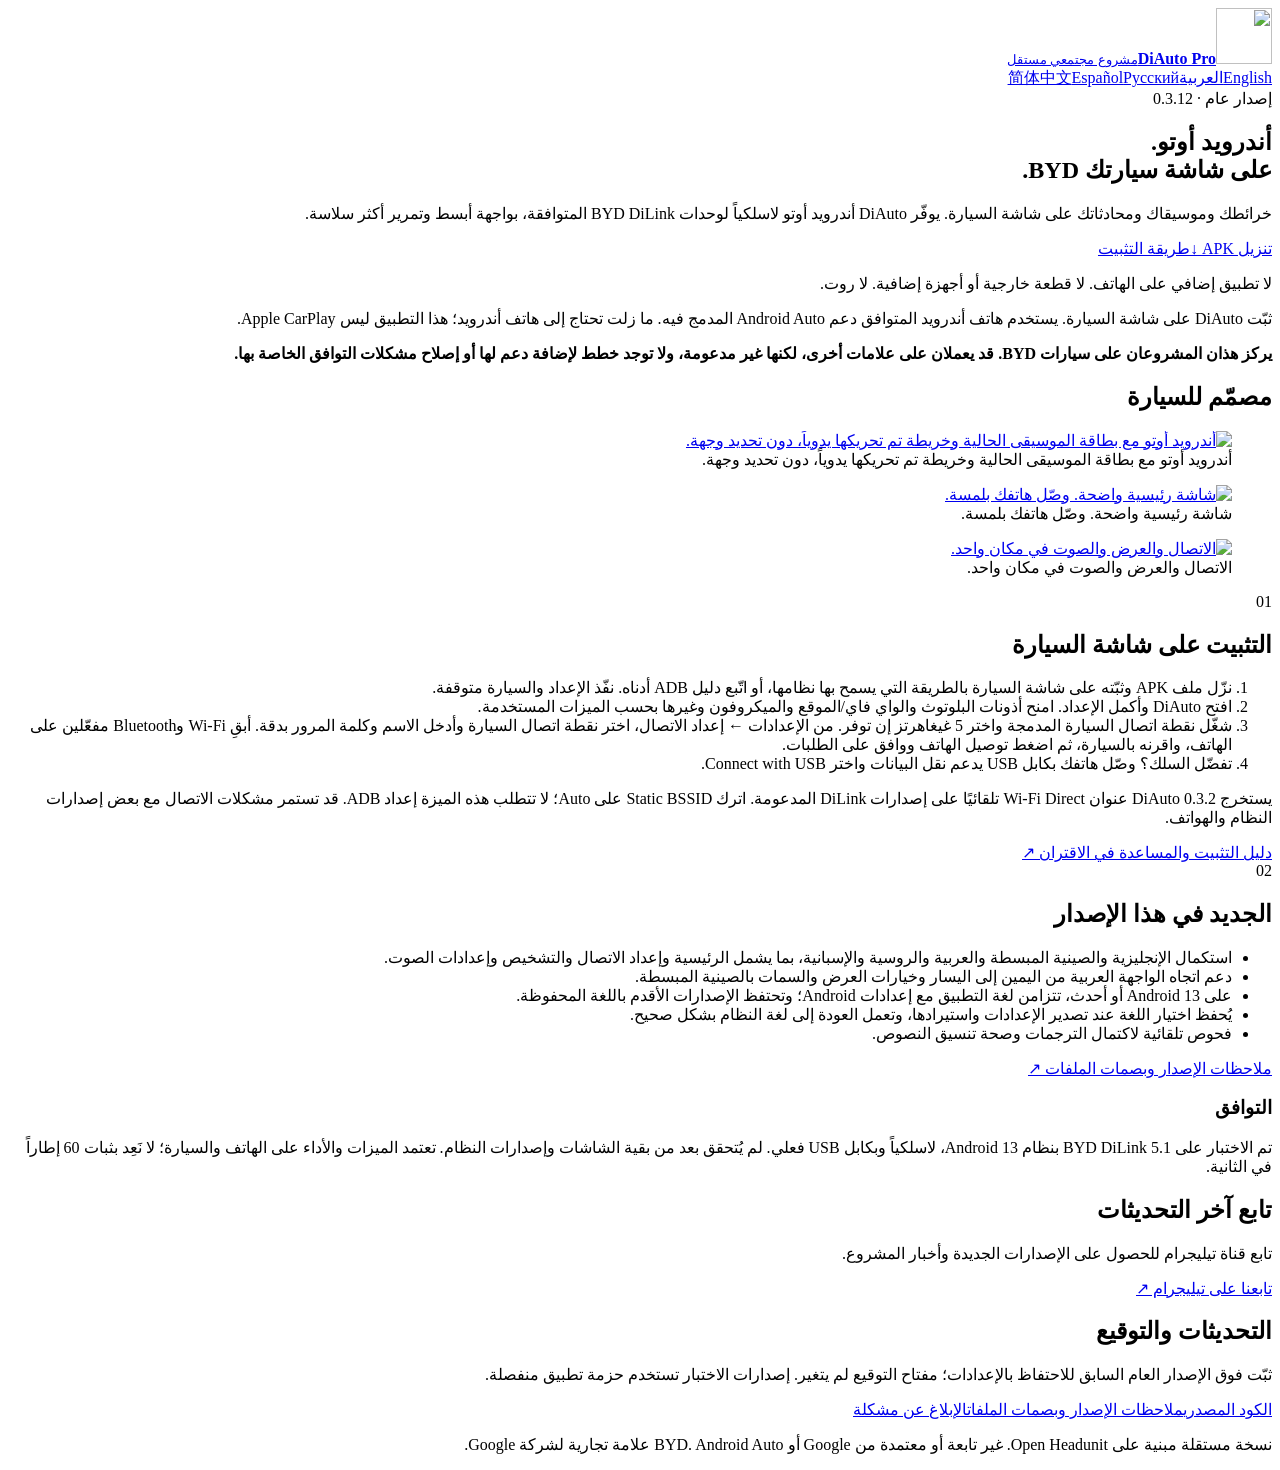
==== site/ar/index.html @ f8674c08 "Point all project links at this fork's repository The repository still carried the upstream maintain" ====
<!doctype html>
<html lang="ar" dir="rtl"><head><meta charset="utf-8"><meta name="viewport" content="width=device-width,initial-scale=1">
<title>DiAuto Pro · تنزيل APK</title><meta name="description" content="خرائطك وموسيقاك ومحادثاتك على شاشة السيارة. يوفّر DiAuto أندرويد أوتو لاسلكياً لوحدات BYD DiLink المتوافقة، بواجهة أبسط وتمرير أكثر سلاسة."><meta name="theme-color" content="#0c121c">
<link rel="icon" href="../assets/icon.svg"><link rel="stylesheet" href="../assets/site.css"><link rel="canonical" href="https://zutaozhong-hash.github.io/DiAuto-Pro/ar/"><link rel="alternate" hreflang="en" href="https://zutaozhong-hash.github.io/DiAuto-Pro/"><link rel="alternate" hreflang="ar" href="https://zutaozhong-hash.github.io/DiAuto-Pro/ar/"><link rel="alternate" hreflang="ru" href="https://zutaozhong-hash.github.io/DiAuto-Pro/ru/"><link rel="alternate" hreflang="es" href="https://zutaozhong-hash.github.io/DiAuto-Pro/es/"><link rel="alternate" hreflang="zh-Hans" href="https://zutaozhong-hash.github.io/DiAuto-Pro/zh-Hans/">
<meta property="og:title" content="DiAuto Pro — Android Auto for BYD"><meta property="og:description" content="لا تطبيق إضافي على الهاتف. لا قطعة خارجية أو أجهزة إضافية. لا روت."><meta property="og:image" content="https://zutaozhong-hash.github.io/DiAuto-Pro/assets/projection-music.png"><meta property="og:url" content="https://zutaozhong-hash.github.io/DiAuto-Pro/ar/"><meta property="og:type" content="website">
</head><body><main>
<header><a class="brand" href="../"><img src="../assets/icon.svg" width="56" height="56" alt=""><span><strong>DiAuto Pro</strong><small>مشروع مجتمعي مستقل</small></span></a><nav class="languages" aria-label="Language"><a href="../" lang="en" hreflang="en" dir="auto">English</a><a href="../ar/" lang="ar" hreflang="ar" dir="auto" aria-current="page">العربية</a><a href="../ru/" lang="ru" hreflang="ru" dir="auto">Русский</a><a href="../es/" lang="es" hreflang="es" dir="auto">Español</a><a href="../zh-Hans/" lang="zh-Hans" hreflang="zh-Hans" dir="auto">简体中文</a></nav></header>
<section class="hero"><span class="badge">إصدار عام · <bdi>0.3.12</bdi></span><h1>أندرويد أوتو.<br>على شاشة سيارتك BYD.</h1><p class="intro">خرائطك وموسيقاك ومحادثاتك على شاشة السيارة. يوفّر DiAuto أندرويد أوتو لاسلكياً لوحدات BYD DiLink المتوافقة، بواجهة أبسط وتمرير أكثر سلاسة.</p><div class="actions"><a class="button" href="https://github.com/zutaozhong-hash/DiAuto-Pro/releases/download/v0.3.12/DiAuto-Pro-0.3.12.apk">تنزيل APK <span aria-hidden="true">↓</span></a><a class="button secondary" href="#install">طريقة التثبيت</a></div><p class="promise">لا تطبيق إضافي على الهاتف. لا قطعة خارجية أو أجهزة إضافية. لا روت.</p><p class="note">ثبّت DiAuto على شاشة السيارة. يستخدم هاتف أندرويد المتوافق دعم Android Auto المدمج فيه. ما زلت تحتاج إلى هاتف أندرويد؛ هذا التطبيق ليس Apple CarPlay.</p><p class="note support-scope"><strong>يركز هذان المشروعان على سيارات BYD. قد يعملان على علامات أخرى، لكنها غير مدعومة، ولا توجد خطط لإضافة دعم لها أو إصلاح مشكلات التوافق الخاصة بها.</strong></p></section>
<section class="gallery"><h2>مصمّم للسيارة</h2><div class="screens"><figure><a href="../assets/projection-music.png"><img src="../assets/projection-music.png" width="1920" height="1080" loading="lazy" alt="أندرويد أوتو مع بطاقة الموسيقى الحالية وخريطة تم تحريكها يدوياً، دون تحديد وجهة."></a><figcaption>أندرويد أوتو مع بطاقة الموسيقى الحالية وخريطة تم تحريكها يدوياً، دون تحديد وجهة.</figcaption></figure><figure><a href="../assets/home.png"><img src="../assets/home.png" width="1920" height="1080" loading="lazy" alt="شاشة رئيسية واضحة. وصّل هاتفك بلمسة."></a><figcaption>شاشة رئيسية واضحة. وصّل هاتفك بلمسة.</figcaption></figure><figure><a href="../assets/settings.png"><img src="../assets/settings.png" width="1920" height="1080" loading="lazy" alt="الاتصال والعرض والصوت في مكان واحد."></a><figcaption>الاتصال والعرض والصوت في مكان واحد.</figcaption></figure></div></section>
<div class="grid"><section class="card" id="install"><span class="eyebrow">01</span><h2>التثبيت على شاشة السيارة</h2><ol><li>نزّل ملف APK وثبّته على شاشة السيارة بالطريقة التي يسمح بها نظامها، أو اتّبع دليل ADB أدناه. نفّذ الإعداد والسيارة متوقفة.</li><li>افتح DiAuto وأكمل الإعداد. امنح أذونات البلوتوث والواي فاي/الموقع والميكروفون وغيرها بحسب الميزات المستخدمة.</li><li>شغّل نقطة اتصال السيارة المدمجة واختر 5 غيغاهرتز إن توفر. من الإعدادات ← إعداد الاتصال، اختر نقطة اتصال السيارة وأدخل الاسم وكلمة المرور بدقة. أبقِ Wi-Fi وBluetooth مفعّلين على الهاتف، واقرنه بالسيارة، ثم اضغط توصيل الهاتف ووافق على الطلبات.</li><li>تفضّل السلك؟ وصّل هاتفك بكابل USB يدعم نقل البيانات واختر Connect with USB.</li></ol><p class="note">يستخرج DiAuto 0.3.2 عنوان Wi-Fi Direct تلقائيًا على إصدارات DiLink المدعومة. اترك Static BSSID على Auto؛ لا تتطلب هذه الميزة إعداد ADB. قد تستمر مشكلات الاتصال مع بعض إصدارات النظام والهواتف.</p><a href="https://github.com/zutaozhong-hash/DiAuto-Pro/blob/main/docs/INSTALL.md">دليل التثبيت والمساعدة في الاقتران ↗</a></section>
<section class="card"><span class="eyebrow">02</span><h2>الجديد في هذا الإصدار</h2><ul><li>استكمال الإنجليزية والصينية المبسطة والعربية والروسية والإسبانية، بما يشمل الرئيسية وإعداد الاتصال والتشخيص وإعدادات الصوت.</li><li>دعم اتجاه الواجهة العربية من اليمين إلى اليسار وخيارات العرض والسمات بالصينية المبسطة.</li><li>على Android 13 أو أحدث، تتزامن لغة التطبيق مع إعدادات Android؛ وتحتفظ الإصدارات الأقدم باللغة المحفوظة.</li><li>يُحفظ اختيار اللغة عند تصدير الإعدادات واستيرادها، وتعمل العودة إلى لغة النظام بشكل صحيح.</li><li>فحوص تلقائية لاكتمال الترجمات وصحة تنسيق النصوص.</li></ul><a href="https://github.com/zutaozhong-hash/DiAuto-Pro/releases/tag/v0.3.12">ملاحظات الإصدار وبصمات الملفات ↗</a><h3>التوافق</h3><p>تم الاختبار على BYD DiLink 5.1 بنظام Android 13، لاسلكياً وبكابل USB فعلي. لم يُتحقق بعد من بقية الشاشات وإصدارات النظام. تعتمد الميزات والأداء على الهاتف والسيارة؛ لا نَعِد بثبات 60 إطاراً في الثانية.</p></section></div>
<section class="card updates"><div><h2>تابع آخر التحديثات</h2><p>تابع قناة تيليجرام للحصول على الإصدارات الجديدة وأخبار المشروع.</p></div><a class="button secondary" href="https://t.me/DiAutoPro">تابعنا على تيليجرام ↗</a></section>
<section class="signing"><h2>التحديثات والتوقيع</h2><p>ثبّت فوق الإصدار العام السابق للاحتفاظ بالإعدادات؛ مفتاح التوقيع لم يتغير. إصدارات الاختبار تستخدم حزمة تطبيق منفصلة.</p></section>
<footer><nav><a href="https://github.com/zutaozhong-hash/DiAuto-Pro">الكود المصدري</a><a href="https://github.com/zutaozhong-hash/DiAuto-Pro/releases/tag/v0.3.12">ملاحظات الإصدار وبصمات الملفات</a><a href="https://github.com/zutaozhong-hash/DiAuto-Pro/issues">الإبلاغ عن مشكلة</a></nav><p>نسخة مستقلة مبنية على Open Headunit. غير تابعة أو معتمدة من Google أو BYD. Android Auto علامة تجارية لشركة Google.</p></footer>
</main></body></html>
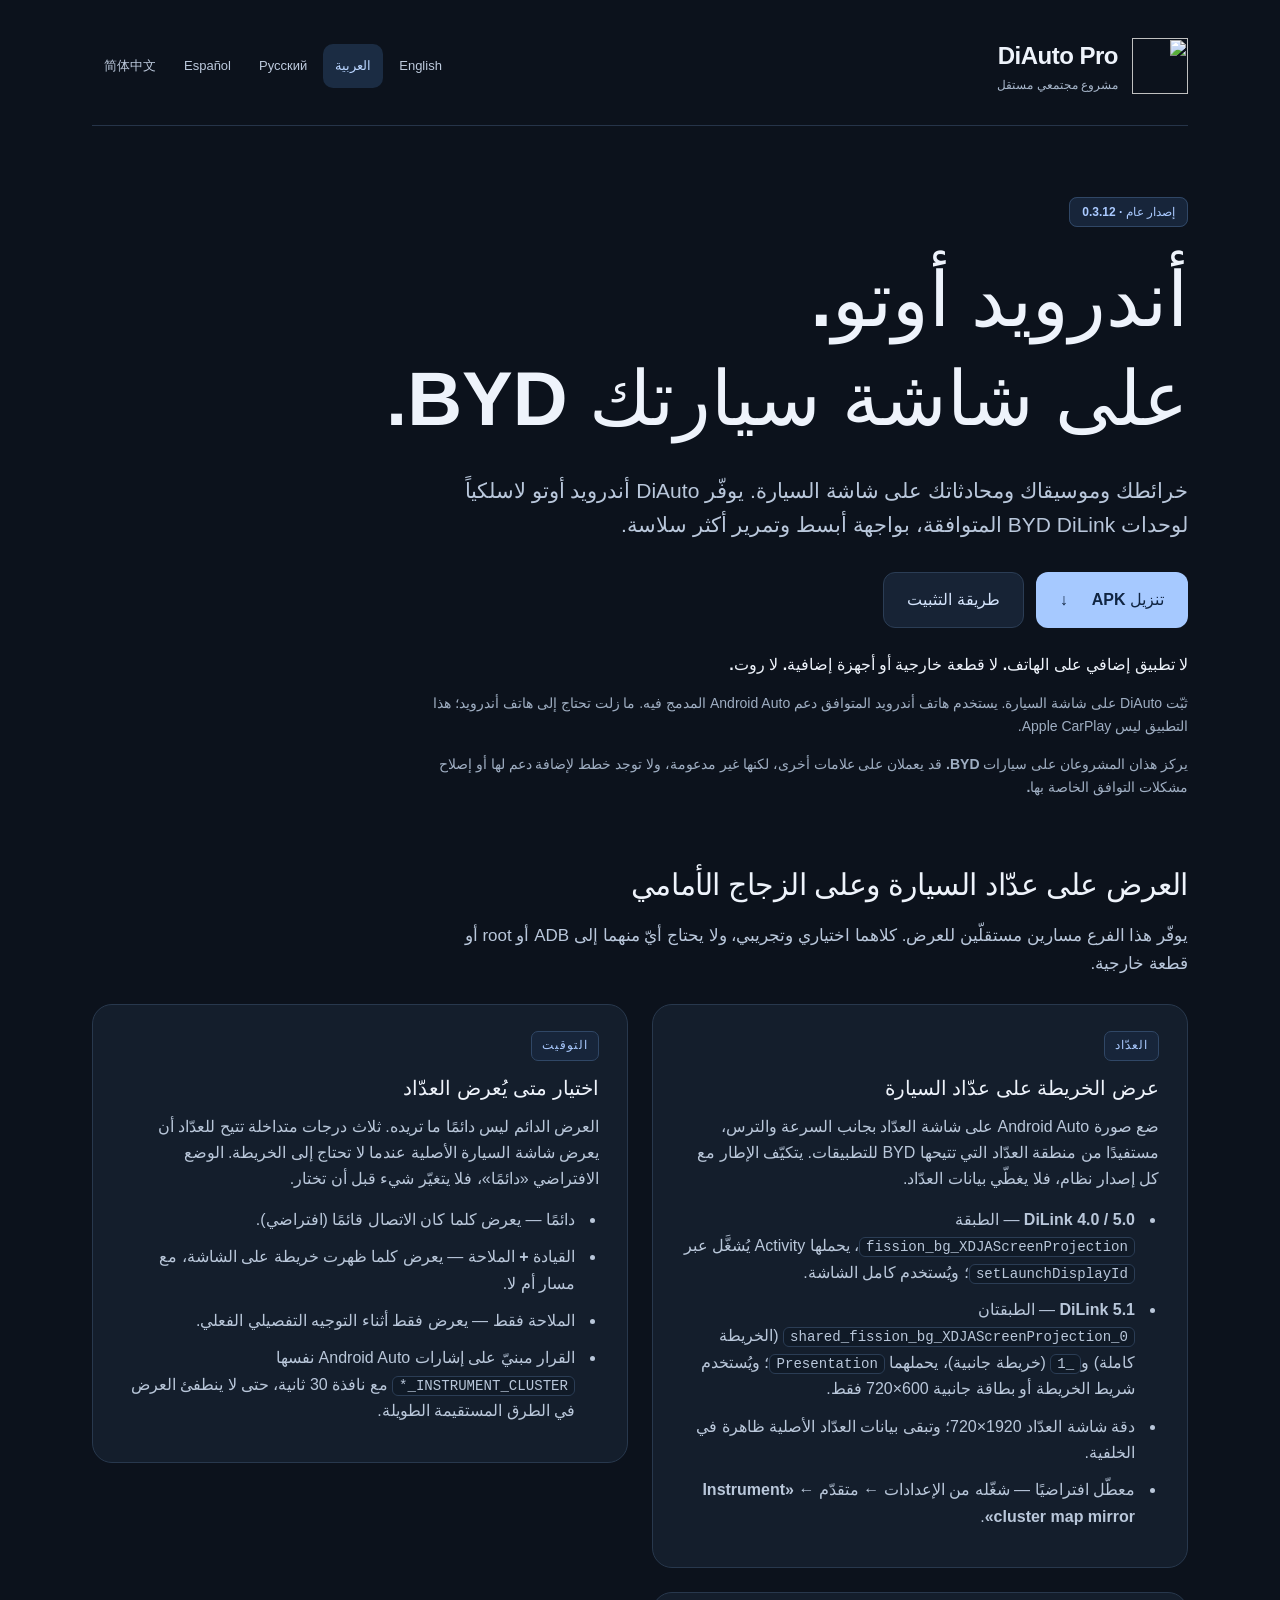
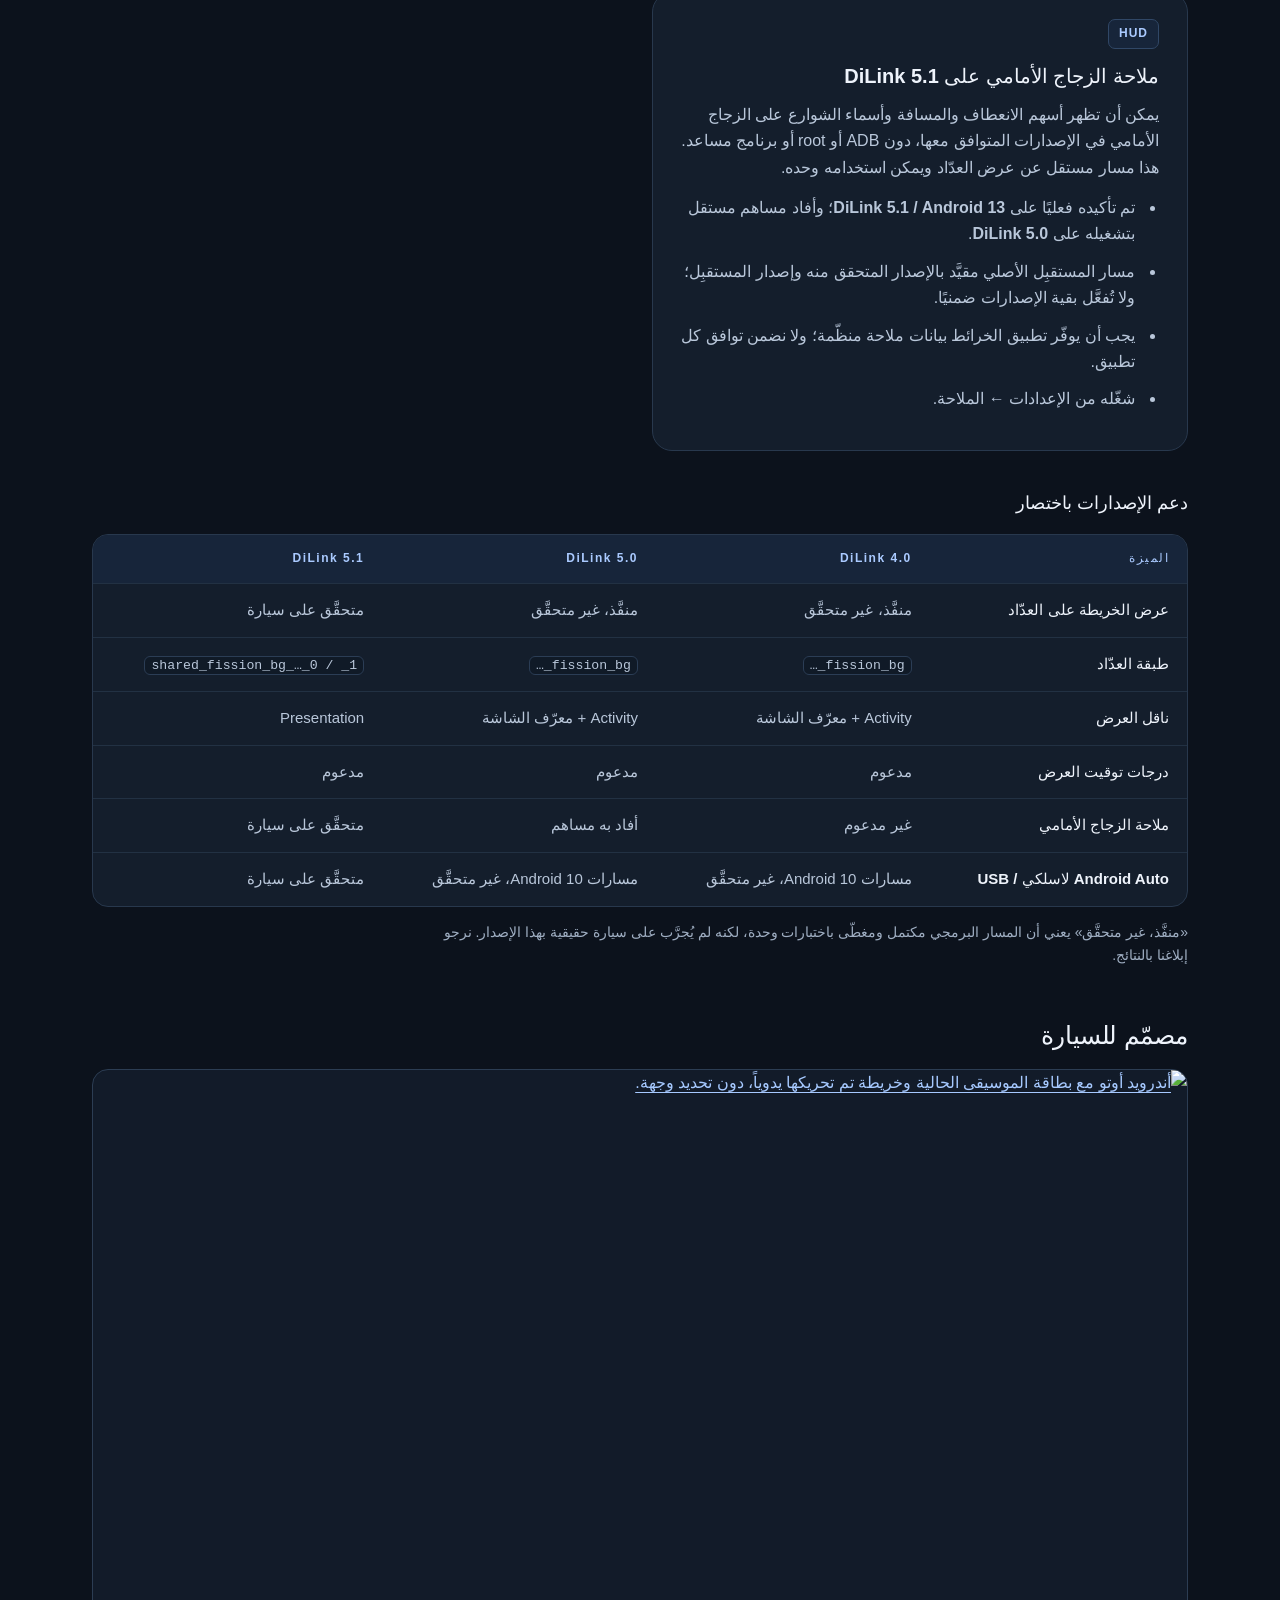
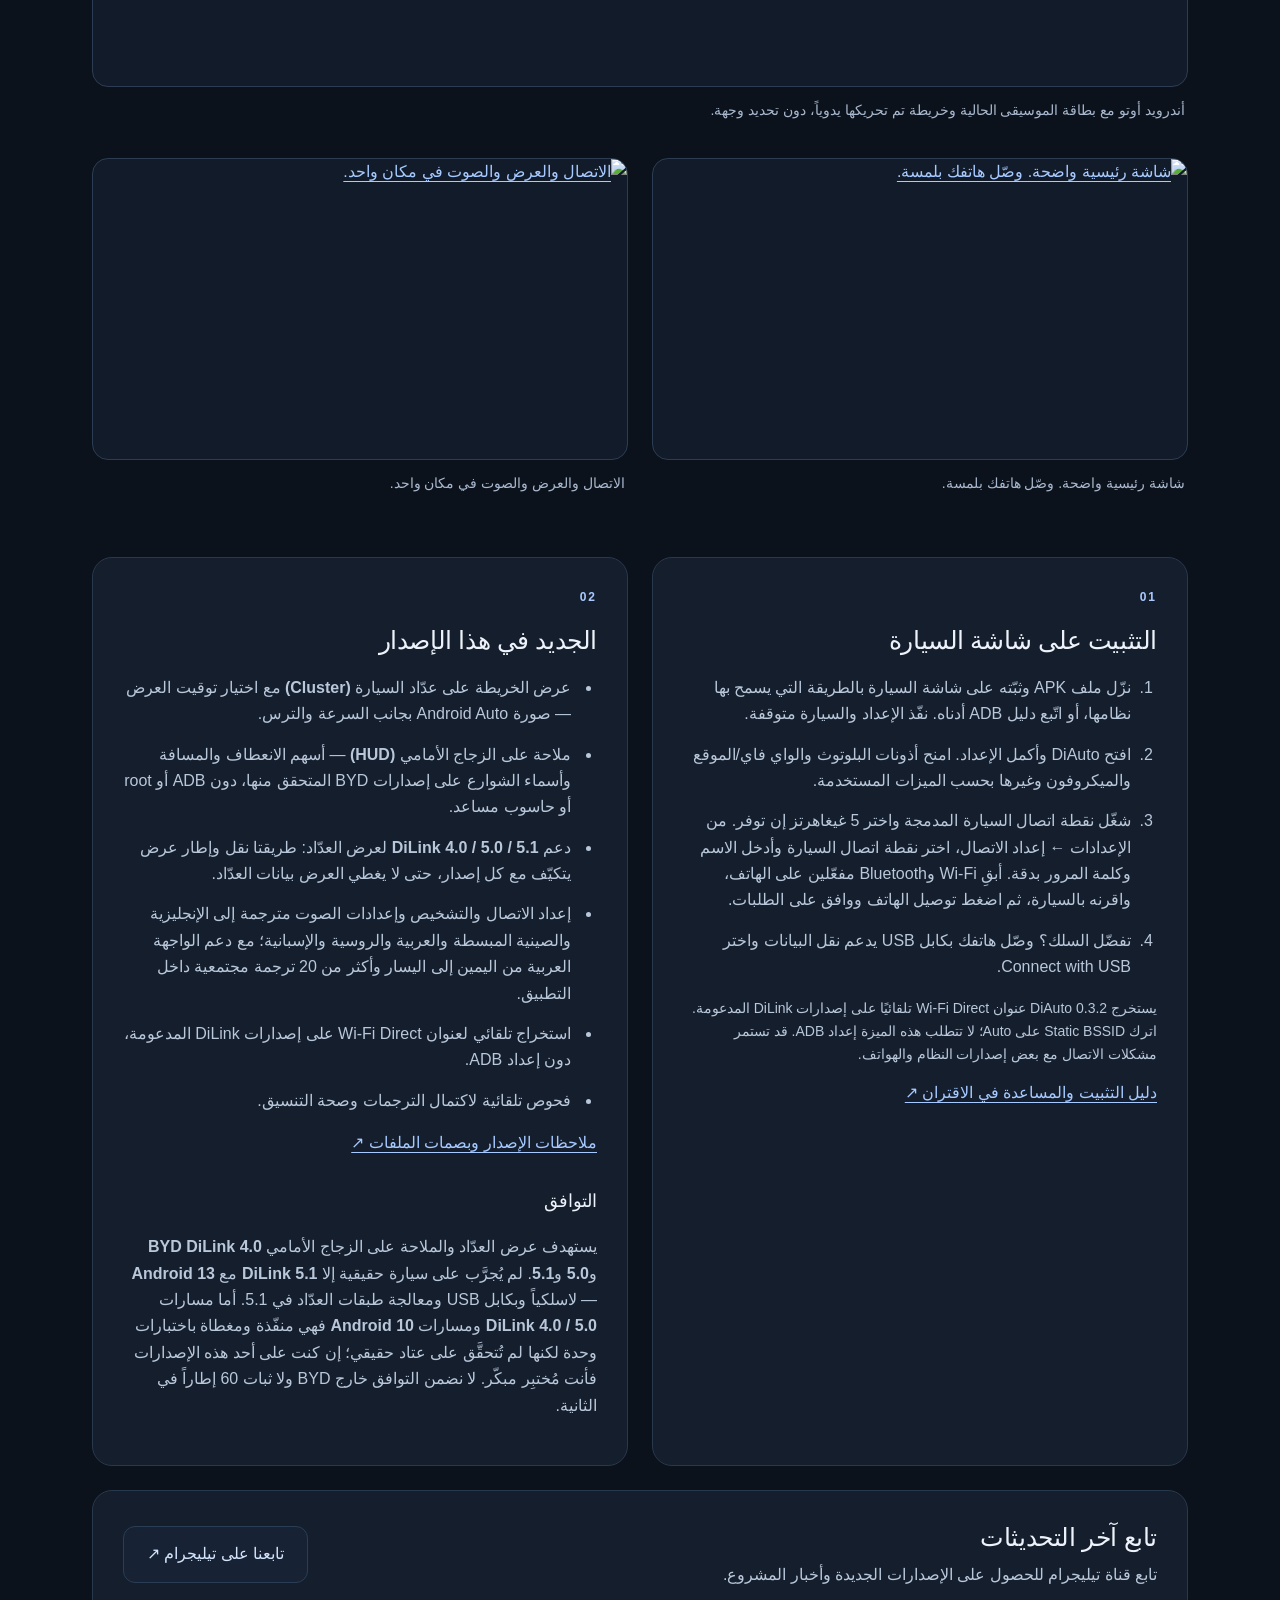
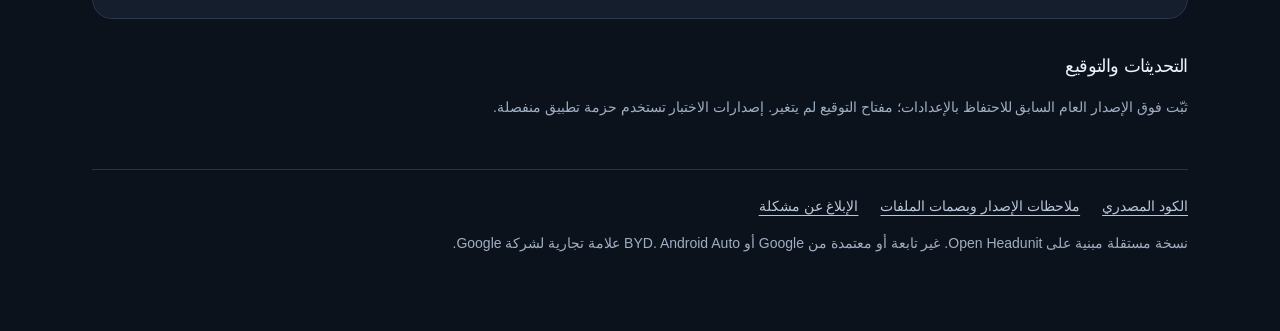
==== commit 12d755da: "Lead the site with cluster, HUD and firmware coverage The five language pages led with the 0.3.10 tr" ====
--- a/site/ar/index.html
+++ b/site/ar/index.html
@@ -6,9 +6,10 @@
 </head><body><main>
 <header><a class="brand" href="../"><img src="../assets/icon.svg" width="56" height="56" alt=""><span><strong>DiAuto Pro</strong><small>مشروع مجتمعي مستقل</small></span></a><nav class="languages" aria-label="Language"><a href="../" lang="en" hreflang="en" dir="auto">English</a><a href="../ar/" lang="ar" hreflang="ar" dir="auto" aria-current="page">العربية</a><a href="../ru/" lang="ru" hreflang="ru" dir="auto">Русский</a><a href="../es/" lang="es" hreflang="es" dir="auto">Español</a><a href="../zh-Hans/" lang="zh-Hans" hreflang="zh-Hans" dir="auto">简体中文</a></nav></header>
 <section class="hero"><span class="badge">إصدار عام · <bdi>0.3.12</bdi></span><h1>أندرويد أوتو.<br>على شاشة سيارتك BYD.</h1><p class="intro">خرائطك وموسيقاك ومحادثاتك على شاشة السيارة. يوفّر DiAuto أندرويد أوتو لاسلكياً لوحدات BYD DiLink المتوافقة، بواجهة أبسط وتمرير أكثر سلاسة.</p><div class="actions"><a class="button" href="https://github.com/zutaozhong-hash/DiAuto-Pro/releases/download/v0.3.12/DiAuto-Pro-0.3.12.apk">تنزيل APK <span aria-hidden="true">↓</span></a><a class="button secondary" href="#install">طريقة التثبيت</a></div><p class="promise">لا تطبيق إضافي على الهاتف. لا قطعة خارجية أو أجهزة إضافية. لا روت.</p><p class="note">ثبّت DiAuto على شاشة السيارة. يستخدم هاتف أندرويد المتوافق دعم Android Auto المدمج فيه. ما زلت تحتاج إلى هاتف أندرويد؛ هذا التطبيق ليس Apple CarPlay.</p><p class="note support-scope"><strong>يركز هذان المشروعان على سيارات BYD. قد يعملان على علامات أخرى، لكنها غير مدعومة، ولا توجد خطط لإضافة دعم لها أو إصلاح مشكلات التوافق الخاصة بها.</strong></p></section>
+<section class="highlights"><h2>العرض على عدّاد السيارة وعلى الزجاج الأمامي</h2><p class="lead">يوفّر هذا الفرع مسارين مستقلّين للعرض. كلاهما اختياري وتجريبي، ولا يحتاج أيّ منهما إلى ADB أو root أو قطعة خارجية.</p><div class="grid hl-grid"><section class="card hl"><span class="eyebrow hl-eyebrow">العدّاد</span><h3 class="hl-title">عرض الخريطة على عدّاد السيارة</h3><p>ضع صورة Android Auto على شاشة العدّاد بجانب السرعة والترس، مستفيدًا من منطقة العدّاد التي تتيحها BYD للتطبيقات. يتكيّف الإطار مع كل إصدار نظام، فلا يغطّي بيانات العدّاد.</p><ul><li><strong>DiLink 4.0 / 5.0</strong> — الطبقة <code>fission_bg_XDJAScreenProjection</code>، يحملها Activity يُشغَّل عبر <code>setLaunchDisplayId</code>؛ ويُستخدم كامل الشاشة.</li><li><strong>DiLink 5.1</strong> — الطبقتان <code>shared_fission_bg_XDJAScreenProjection_0</code> (الخريطة كاملة) و<code>_1</code> (خريطة جانبية)، يحملهما <code>Presentation</code>؛ ويُستخدم شريط الخريطة أو بطاقة جانبية 600×720 فقط.</li><li>دقة شاشة العدّاد 1920×720؛ وتبقى بيانات العدّاد الأصلية ظاهرة في الخلفية.</li><li>معطّل افتراضيًا — شغّله من <strong>الإعدادات ← متقدّم ← «Instrument cluster map mirror»</strong>.</li></ul></section><section class="card hl"><span class="eyebrow hl-eyebrow">التوقيت</span><h3 class="hl-title">اختيار متى يُعرض العدّاد</h3><p>العرض الدائم ليس دائمًا ما تريده. ثلاث درجات متداخلة تتيح للعدّاد أن يعرض شاشة السيارة الأصلية عندما لا تحتاج إلى الخريطة. الوضع الافتراضي «دائمًا»، فلا يتغيّر شيء قبل أن تختار.</p><ul><li><strong>دائمًا</strong> — يعرض كلما كان الاتصال قائمًا (افتراضي).</li><li><strong>القيادة + الملاحة</strong> — يعرض كلما ظهرت خريطة على الشاشة، مع مسار أم لا.</li><li><strong>الملاحة فقط</strong> — يعرض فقط أثناء التوجيه التفصيلي الفعلي.</li><li>القرار مبنيّ على إشارات Android Auto نفسها <code>INSTRUMENT_CLUSTER_*</code> مع نافذة 30 ثانية، حتى لا ينطفئ العرض في الطرق المستقيمة الطويلة.</li></ul></section><section class="card hl"><span class="eyebrow hl-eyebrow">HUD</span><h3 class="hl-title">ملاحة الزجاج الأمامي على DiLink 5.1</h3><p>يمكن أن تظهر أسهم الانعطاف والمسافة وأسماء الشوارع على الزجاج الأمامي في الإصدارات المتوافق معها، دون ADB أو root أو برنامج مساعد. هذا مسار مستقل عن عرض العدّاد ويمكن استخدامه وحده.</p><ul><li>تم تأكيده فعليًا على <strong>DiLink 5.1 / Android 13</strong>؛ وأفاد مساهم مستقل بتشغيله على <strong>DiLink 5.0</strong>.</li><li>مسار المستقبِل الأصلي مقيَّد بالإصدار المتحقق منه وإصدار المستقبِل؛ ولا تُفعَّل بقية الإصدارات ضمنيًا.</li><li>يجب أن يوفّر تطبيق الخرائط بيانات ملاحة منظّمة؛ ولا نضمن توافق كل تطبيق.</li><li>شغّله من <strong>الإعدادات ← الملاحة</strong>.</li></ul></section></div><h3 class="spec-head">دعم الإصدارات باختصار</h3><div class="table-wrap"><table class="spec"><thead><tr><th scope="col">الميزة</th><th scope="col">DiLink 4.0</th><th scope="col">DiLink 5.0</th><th scope="col">DiLink 5.1</th></tr></thead><tbody><tr><td>عرض الخريطة على العدّاد</td><td>منفَّذ، غير متحقَّق</td><td>منفَّذ، غير متحقَّق</td><td>متحقَّق على سيارة</td></tr><tr><td>طبقة العدّاد</td><td><code>fission_bg_…</code></td><td><code>fission_bg_…</code></td><td><code>shared_fission_bg_…_0 / _1</code></td></tr><tr><td>ناقل العرض</td><td>Activity + معرّف الشاشة</td><td>Activity + معرّف الشاشة</td><td>Presentation</td></tr><tr><td>درجات توقيت العرض</td><td>مدعوم</td><td>مدعوم</td><td>مدعوم</td></tr><tr><td>ملاحة الزجاج الأمامي</td><td>غير مدعوم</td><td>أفاد به مساهم</td><td>متحقَّق على سيارة</td></tr><tr><td>Android Auto لاسلكي / USB</td><td>مسارات Android 10، غير متحقَّق</td><td>مسارات Android 10، غير متحقَّق</td><td>متحقَّق على سيارة</td></tr></tbody></table></div><p class="note">«منفَّذ، غير متحقَّق» يعني أن المسار البرمجي مكتمل ومغطّى باختبارات وحدة، لكنه لم يُجرَّب على سيارة حقيقية بهذا الإصدار. نرجو إبلاغنا بالنتائج.</p></section>
 <section class="gallery"><h2>مصمّم للسيارة</h2><div class="screens"><figure><a href="../assets/projection-music.png"><img src="../assets/projection-music.png" width="1920" height="1080" loading="lazy" alt="أندرويد أوتو مع بطاقة الموسيقى الحالية وخريطة تم تحريكها يدوياً، دون تحديد وجهة."></a><figcaption>أندرويد أوتو مع بطاقة الموسيقى الحالية وخريطة تم تحريكها يدوياً، دون تحديد وجهة.</figcaption></figure><figure><a href="../assets/home.png"><img src="../assets/home.png" width="1920" height="1080" loading="lazy" alt="شاشة رئيسية واضحة. وصّل هاتفك بلمسة."></a><figcaption>شاشة رئيسية واضحة. وصّل هاتفك بلمسة.</figcaption></figure><figure><a href="../assets/settings.png"><img src="../assets/settings.png" width="1920" height="1080" loading="lazy" alt="الاتصال والعرض والصوت في مكان واحد."></a><figcaption>الاتصال والعرض والصوت في مكان واحد.</figcaption></figure></div></section>
 <div class="grid"><section class="card" id="install"><span class="eyebrow">01</span><h2>التثبيت على شاشة السيارة</h2><ol><li>نزّل ملف APK وثبّته على شاشة السيارة بالطريقة التي يسمح بها نظامها، أو اتّبع دليل ADB أدناه. نفّذ الإعداد والسيارة متوقفة.</li><li>افتح DiAuto وأكمل الإعداد. امنح أذونات البلوتوث والواي فاي/الموقع والميكروفون وغيرها بحسب الميزات المستخدمة.</li><li>شغّل نقطة اتصال السيارة المدمجة واختر 5 غيغاهرتز إن توفر. من الإعدادات ← إعداد الاتصال، اختر نقطة اتصال السيارة وأدخل الاسم وكلمة المرور بدقة. أبقِ Wi-Fi وBluetooth مفعّلين على الهاتف، واقرنه بالسيارة، ثم اضغط توصيل الهاتف ووافق على الطلبات.</li><li>تفضّل السلك؟ وصّل هاتفك بكابل USB يدعم نقل البيانات واختر Connect with USB.</li></ol><p class="note">يستخرج DiAuto 0.3.2 عنوان Wi-Fi Direct تلقائيًا على إصدارات DiLink المدعومة. اترك Static BSSID على Auto؛ لا تتطلب هذه الميزة إعداد ADB. قد تستمر مشكلات الاتصال مع بعض إصدارات النظام والهواتف.</p><a href="https://github.com/zutaozhong-hash/DiAuto-Pro/blob/main/docs/INSTALL.md">دليل التثبيت والمساعدة في الاقتران ↗</a></section>
-<section class="card"><span class="eyebrow">02</span><h2>الجديد في هذا الإصدار</h2><ul><li>استكمال الإنجليزية والصينية المبسطة والعربية والروسية والإسبانية، بما يشمل الرئيسية وإعداد الاتصال والتشخيص وإعدادات الصوت.</li><li>دعم اتجاه الواجهة العربية من اليمين إلى اليسار وخيارات العرض والسمات بالصينية المبسطة.</li><li>على Android 13 أو أحدث، تتزامن لغة التطبيق مع إعدادات Android؛ وتحتفظ الإصدارات الأقدم باللغة المحفوظة.</li><li>يُحفظ اختيار اللغة عند تصدير الإعدادات واستيرادها، وتعمل العودة إلى لغة النظام بشكل صحيح.</li><li>فحوص تلقائية لاكتمال الترجمات وصحة تنسيق النصوص.</li></ul><a href="https://github.com/zutaozhong-hash/DiAuto-Pro/releases/tag/v0.3.12">ملاحظات الإصدار وبصمات الملفات ↗</a><h3>التوافق</h3><p>تم الاختبار على BYD DiLink 5.1 بنظام Android 13، لاسلكياً وبكابل USB فعلي. لم يُتحقق بعد من بقية الشاشات وإصدارات النظام. تعتمد الميزات والأداء على الهاتف والسيارة؛ لا نَعِد بثبات 60 إطاراً في الثانية.</p></section></div>
+<section class="card"><span class="eyebrow">02</span><h2>الجديد في هذا الإصدار</h2><ul><li><strong>عرض الخريطة على عدّاد السيارة (Cluster)</strong> مع اختيار توقيت العرض — صورة Android Auto بجانب السرعة والترس.</li><li><strong>ملاحة على الزجاج الأمامي (HUD)</strong> — أسهم الانعطاف والمسافة وأسماء الشوارع على إصدارات BYD المتحقق منها، دون ADB أو root أو حاسوب مساعد.</li><li>دعم <strong>DiLink 4.0 / 5.0 / 5.1</strong> لعرض العدّاد: طريقتا نقل وإطار عرض يتكيّف مع كل إصدار، حتى لا يغطي العرض بيانات العدّاد.</li><li>إعداد الاتصال والتشخيص وإعدادات الصوت مترجمة إلى الإنجليزية والصينية المبسطة والعربية والروسية والإسبانية؛ مع دعم الواجهة العربية من اليمين إلى اليسار وأكثر من 20 ترجمة مجتمعية داخل التطبيق.</li><li>استخراج تلقائي لعنوان Wi-Fi Direct على إصدارات DiLink المدعومة، دون إعداد ADB.</li><li>فحوص تلقائية لاكتمال الترجمات وصحة التنسيق.</li></ul><a href="https://github.com/zutaozhong-hash/DiAuto-Pro/releases/tag/v0.3.12">ملاحظات الإصدار وبصمات الملفات ↗</a><h3>التوافق</h3><p>يستهدف عرض العدّاد والملاحة على الزجاج الأمامي <strong>BYD DiLink 4.0 و5.0 و5.1</strong>. لم يُجرَّب على سيارة حقيقية إلا <strong>DiLink 5.1 مع Android 13</strong> — لاسلكياً وبكابل USB ومعالجة طبقات العدّاد في 5.1. أما <strong>مسارات DiLink 4.0 / 5.0 ومسارات Android 10 فهي منفّذة ومغطاة باختبارات وحدة لكنها لم تُتحقَّق على عتاد حقيقي</strong>؛ إن كنت على أحد هذه الإصدارات فأنت مُختبِر مبكّر. لا نضمن التوافق خارج BYD ولا ثبات 60 إطاراً في الثانية.</p></section></div>
 <section class="card updates"><div><h2>تابع آخر التحديثات</h2><p>تابع قناة تيليجرام للحصول على الإصدارات الجديدة وأخبار المشروع.</p></div><a class="button secondary" href="https://t.me/DiAutoPro">تابعنا على تيليجرام ↗</a></section>
 <section class="signing"><h2>التحديثات والتوقيع</h2><p>ثبّت فوق الإصدار العام السابق للاحتفاظ بالإعدادات؛ مفتاح التوقيع لم يتغير. إصدارات الاختبار تستخدم حزمة تطبيق منفصلة.</p></section>
 <footer><nav><a href="https://github.com/zutaozhong-hash/DiAuto-Pro">الكود المصدري</a><a href="https://github.com/zutaozhong-hash/DiAuto-Pro/releases/tag/v0.3.12">ملاحظات الإصدار وبصمات الملفات</a><a href="https://github.com/zutaozhong-hash/DiAuto-Pro/issues">الإبلاغ عن مشكلة</a></nav><p>نسخة مستقلة مبنية على Open Headunit. غير تابعة أو معتمدة من Google أو BYD. Android Auto علامة تجارية لشركة Google.</p></footer>
--- a/site/assets/site.css
+++ b/site/assets/site.css
@@ -0,0 +1 @@
+:root{color-scheme:dark;font-family:Inter,-apple-system,BlinkMacSystemFont,"Segoe UI",Arial,sans-serif;background:#0c121c;color:#eef3fb;font-synthesis:none}*{box-sizing:border-box}html{scroll-behavior:smooth}body{margin:0;line-height:1.65}main{max-width:1160px;margin:auto;padding:36px 32px}a{color:#a6c9ff;text-underline-offset:4px}a:focus-visible{outline:3px solid #a6c9ff;outline-offset:5px}header{display:flex;align-items:center;justify-content:space-between;gap:24px;flex-wrap:wrap;padding-bottom:30px;border-bottom:1px solid #263449}.brand{display:flex;align-items:center;gap:14px;text-decoration:none;color:inherit}.brand strong{font-size:24px;letter-spacing:-.5px}.brand small{display:block;color:#a8b7cb;font-size:12px}.languages{display:flex;flex-wrap:wrap;gap:4px}.languages a{font-size:13px;min-height:44px;display:flex;align-items:center;padding:8px 12px;border-radius:10px;text-decoration:none;color:#bdcadd}.languages a[aria-current]{background:#1b2c43;color:#b9d5ff}.hero{padding:72px 0 52px;max-width:850px}.badge,.eyebrow{font-size:12px;font-weight:700;letter-spacing:2px;color:#aacaff}.badge{padding:7px 12px;background:#17253a;border:1px solid #304766;border-radius:8px}h1{font-size:clamp(40px,6.5vw,76px);line-height:1.1;letter-spacing:-2.5px;margin:26px 0}h2{font-size:25px;line-height:1.3;letter-spacing:-.4px;margin:0 0 18px}h3{font-size:18px;margin-top:30px}.intro{font-size:21px;line-height:1.6;color:#b9c7db;max-width:740px}.actions{display:flex;gap:12px;flex-wrap:wrap;margin:30px 0 24px}.button{display:inline-flex;align-items:center;justify-content:center;gap:24px;background:#a6c9ff;color:#102542;border:1px solid transparent;border-radius:12px;padding:14px 23px;min-height:52px;text-decoration:none;font-weight:650}.button:hover{background:#bed8ff}.button.secondary{background:#172335;border-color:#2b3d55;color:#d4e4fc}.button.secondary:hover{background:#223650}.promise{font-size:16px;font-weight:600;margin-bottom:8px}.note{font-size:14px;color:#9faec2;max-width:760px}.gallery{margin-bottom:50px}.screens{display:grid;grid-template-columns:1fr 1fr;gap:24px}figure{margin:0;min-width:0}figure:first-child{grid-column:1/-1}figure img{width:100%;height:auto;display:block;border:1px solid #2c3d53;border-radius:16px;background:#121b29}figcaption{font-size:14px;color:#a8b8ce;padding:12px 3px}.grid{display:grid;grid-template-columns:1fr 1fr;gap:24px}.card{background:#141e2c;border:1px solid #28384d;border-radius:20px;padding:30px}.eyebrow{display:block;margin-bottom:16px}li{padding-inline-start:4px;margin-bottom:14px}ol,ul{padding-inline-start:22px;color:#b9c7da}.card p{color:#b9c7da}.updates{display:flex;align-items:center;justify-content:space-between;gap:28px;margin-top:24px}.updates h2{margin-bottom:8px}.updates p{margin:0}.updates .button{flex-shrink:0}.signing{padding:36px 0;max-width:900px}.signing h2{font-size:18px}.signing p,footer{font-size:14px;color:#9faec2}footer{border-top:1px solid #263449;padding:25px 0}footer nav{display:flex;flex-wrap:wrap;gap:22px}footer a{color:#b9c7da}html[dir=rtl] h1{letter-spacing:0;line-height:1.3}html[dir=rtl] .badge{letter-spacing:0}@media(max-width:700px){main{padding:24px 20px}.hero{padding:42px 0 30px}h1{letter-spacing:-1px}.intro{font-size:18px}.screens,.grid{grid-template-columns:1fr}.card{padding:24px}.updates{align-items:flex-start;flex-direction:column}header{gap:18px}.languages a{padding:8px 10px}.gallery{margin-bottom:32px}}@media(prefers-reduced-motion:reduce){html{scroll-behavior:auto}}.highlights{margin:0 0 52px}.highlights h2{font-size:30px}.lead{font-size:17px;color:#b9c7db;max-width:760px;margin:0 0 26px}.hl-grid{align-items:start}.card.hl{padding:26px 28px}.eyebrow.hl-eyebrow{display:inline-block;margin-bottom:14px;padding:4px 10px;background:#17253a;border:1px solid #304766;border-radius:7px;letter-spacing:1px}.hl-title{margin:0 0 12px;font-size:20px;line-height:1.35}.card.hl p{margin:0 0 14px}.card.hl ul{margin:0;padding-inline-start:20px}.card.hl li{margin-bottom:11px}code{font-family:ui-monospace,SFMono-Regular,Menlo,Consolas,monospace;font-size:.88em;background:#101a27;border:1px solid #2b3d55;border-radius:6px;padding:1px 6px;word-break:break-word}.spec-head{margin:38px 0 16px}.table-wrap{overflow-x:auto;border:1px solid #28384d;border-radius:16px;background:#141e2c}table.spec{width:100%;border-collapse:collapse;min-width:640px;font-size:15px}table.spec th,table.spec td{text-align:start;padding:14px 18px;border-bottom:1px solid #223143;vertical-align:top}table.spec thead th{background:#17253a;color:#aacaff;font-size:12px;font-weight:700;letter-spacing:1.5px;white-space:nowrap}table.spec tbody tr:last-child td{border-bottom:0}table.spec td:first-child{font-weight:650;color:#eef3fb}table.spec td{color:#b9c7da}@media(max-width:640px){.highlights h2{font-size:24px}.lead{font-size:16px}table.spec{min-width:560px;font-size:14px}table.spec th,table.spec td{padding:12px 14px}}
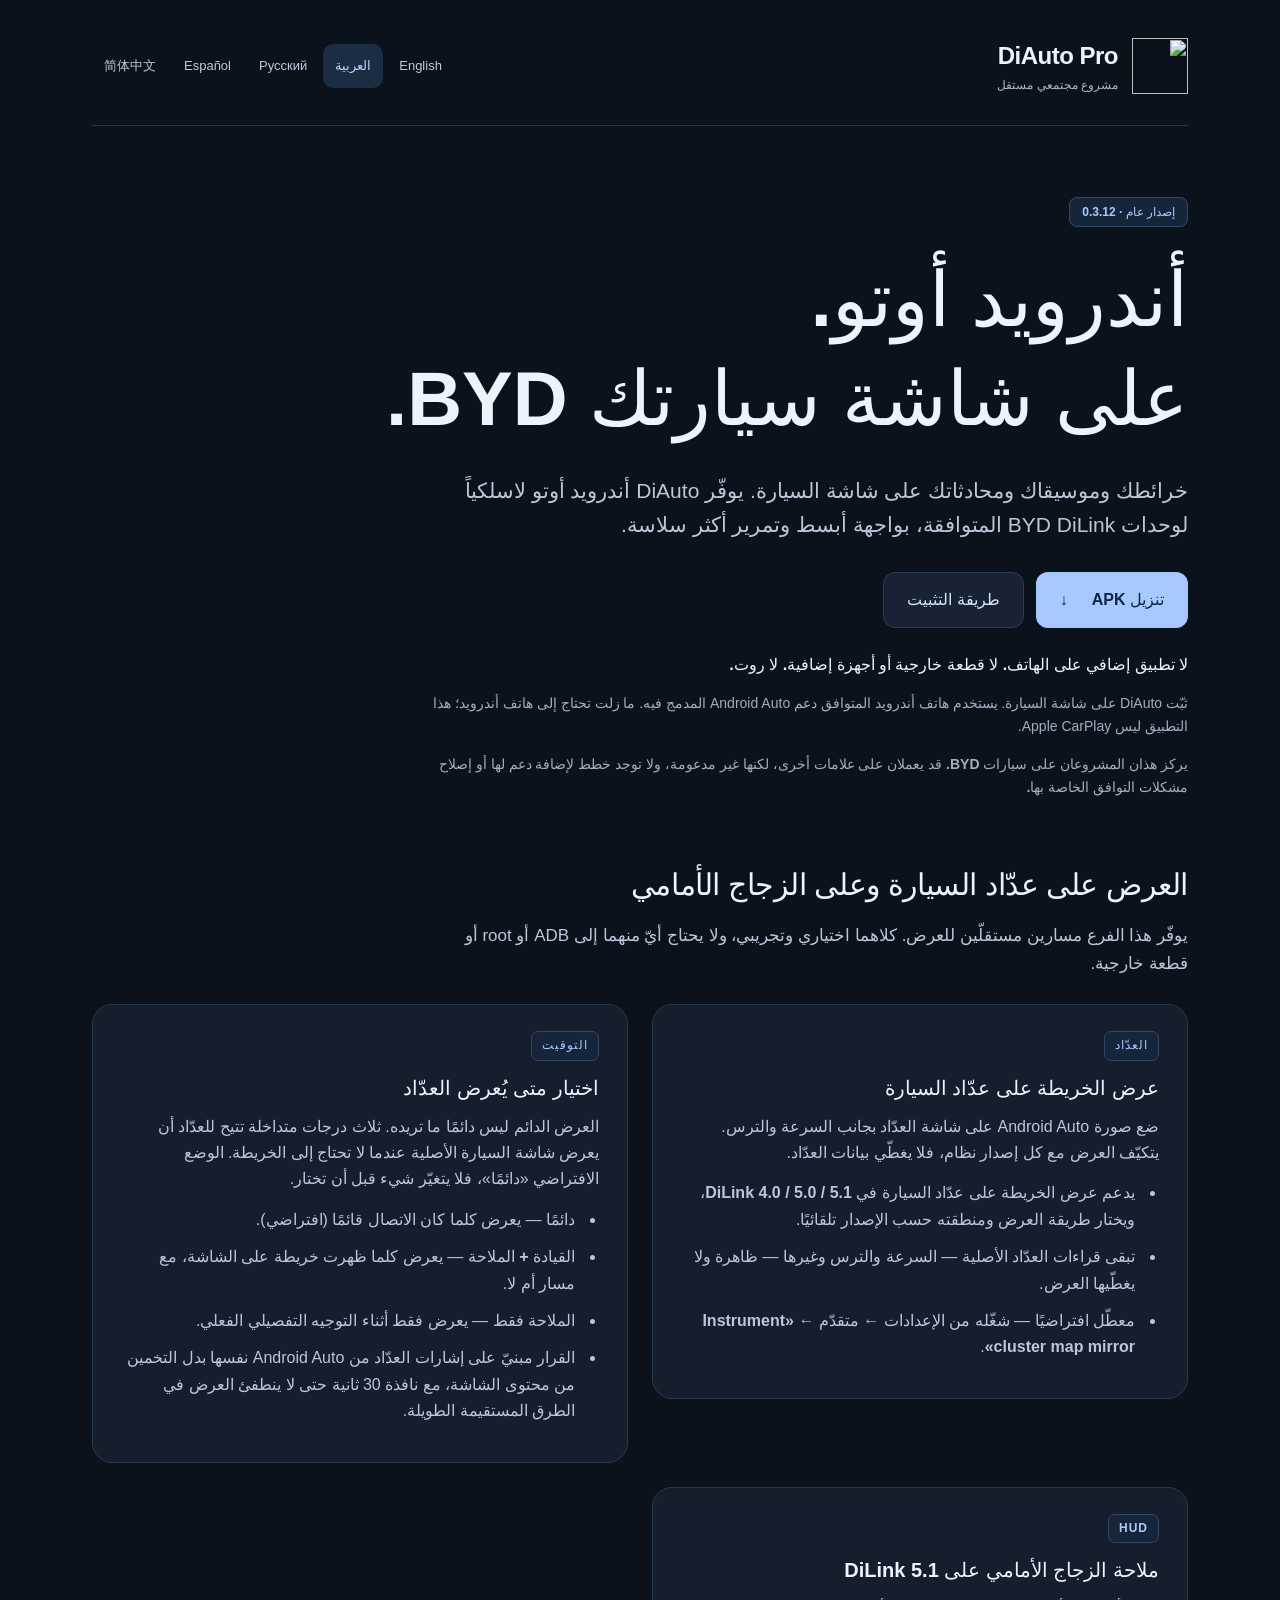
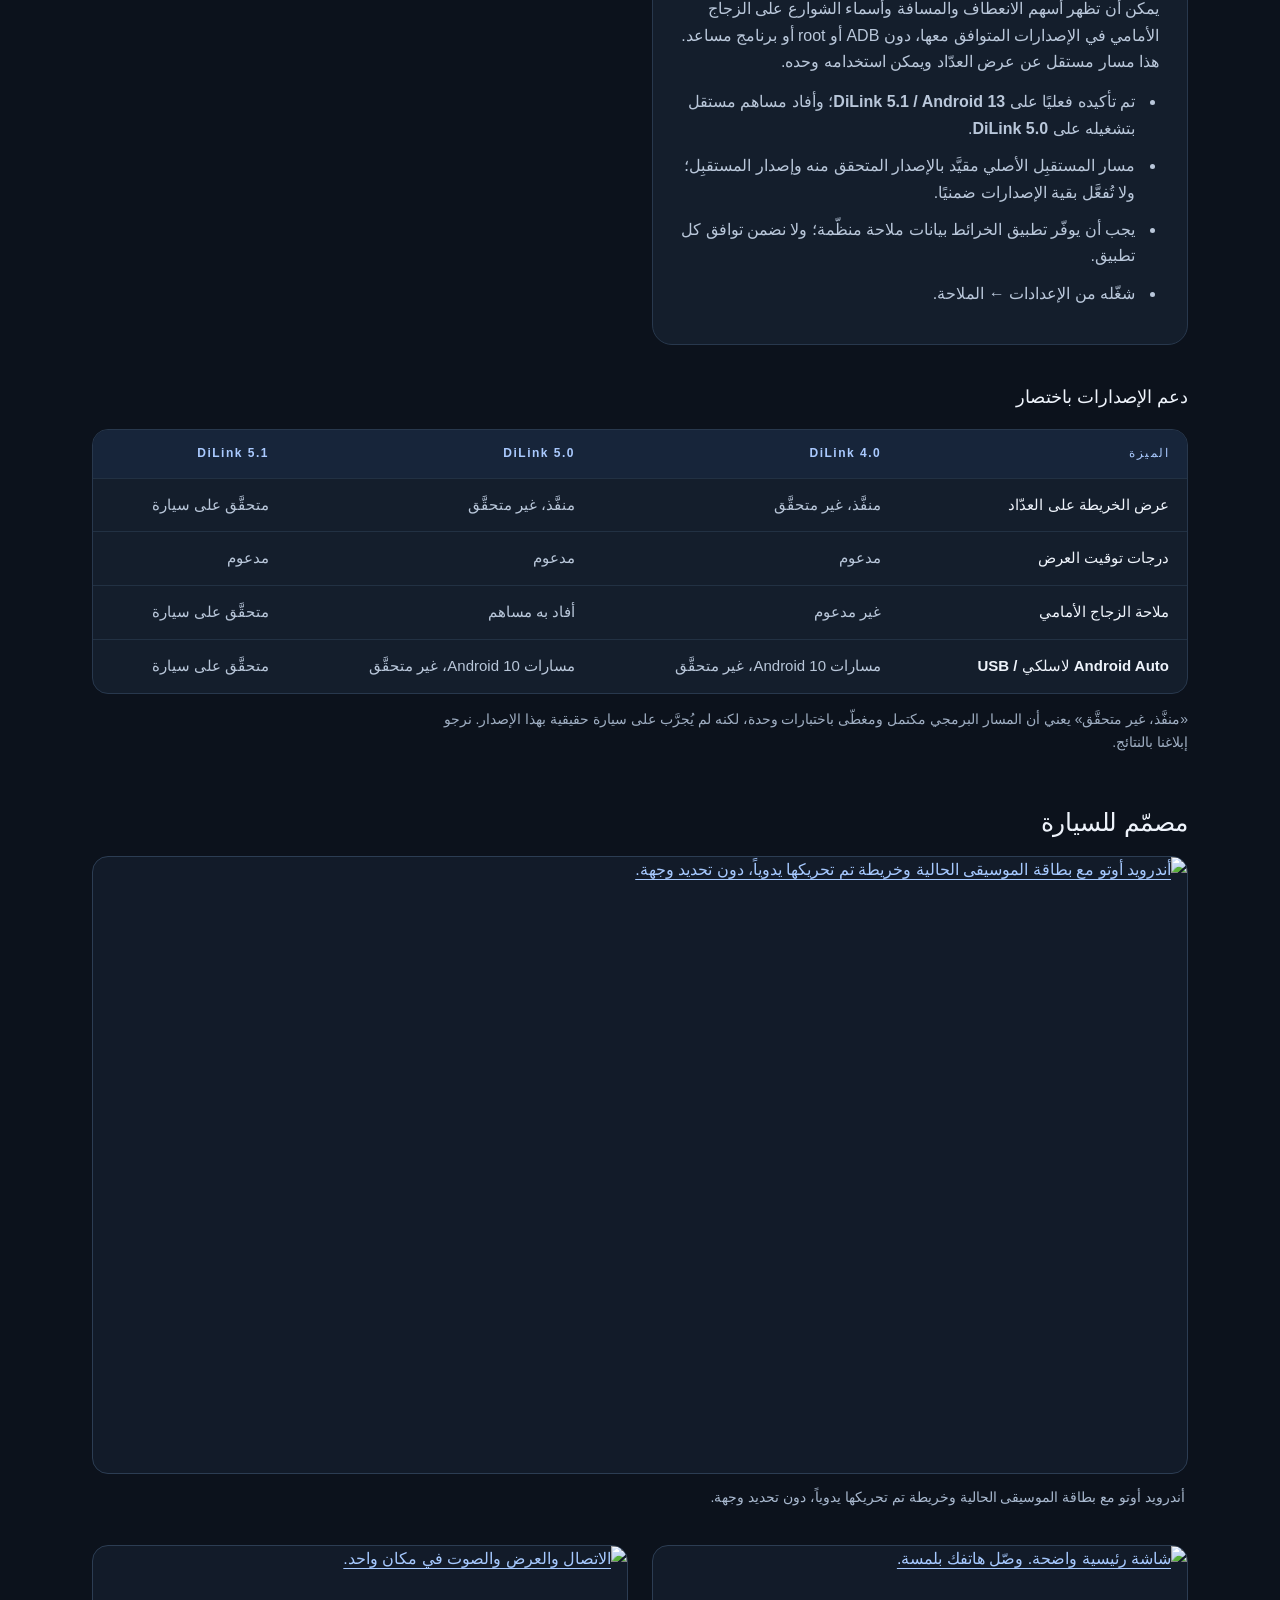
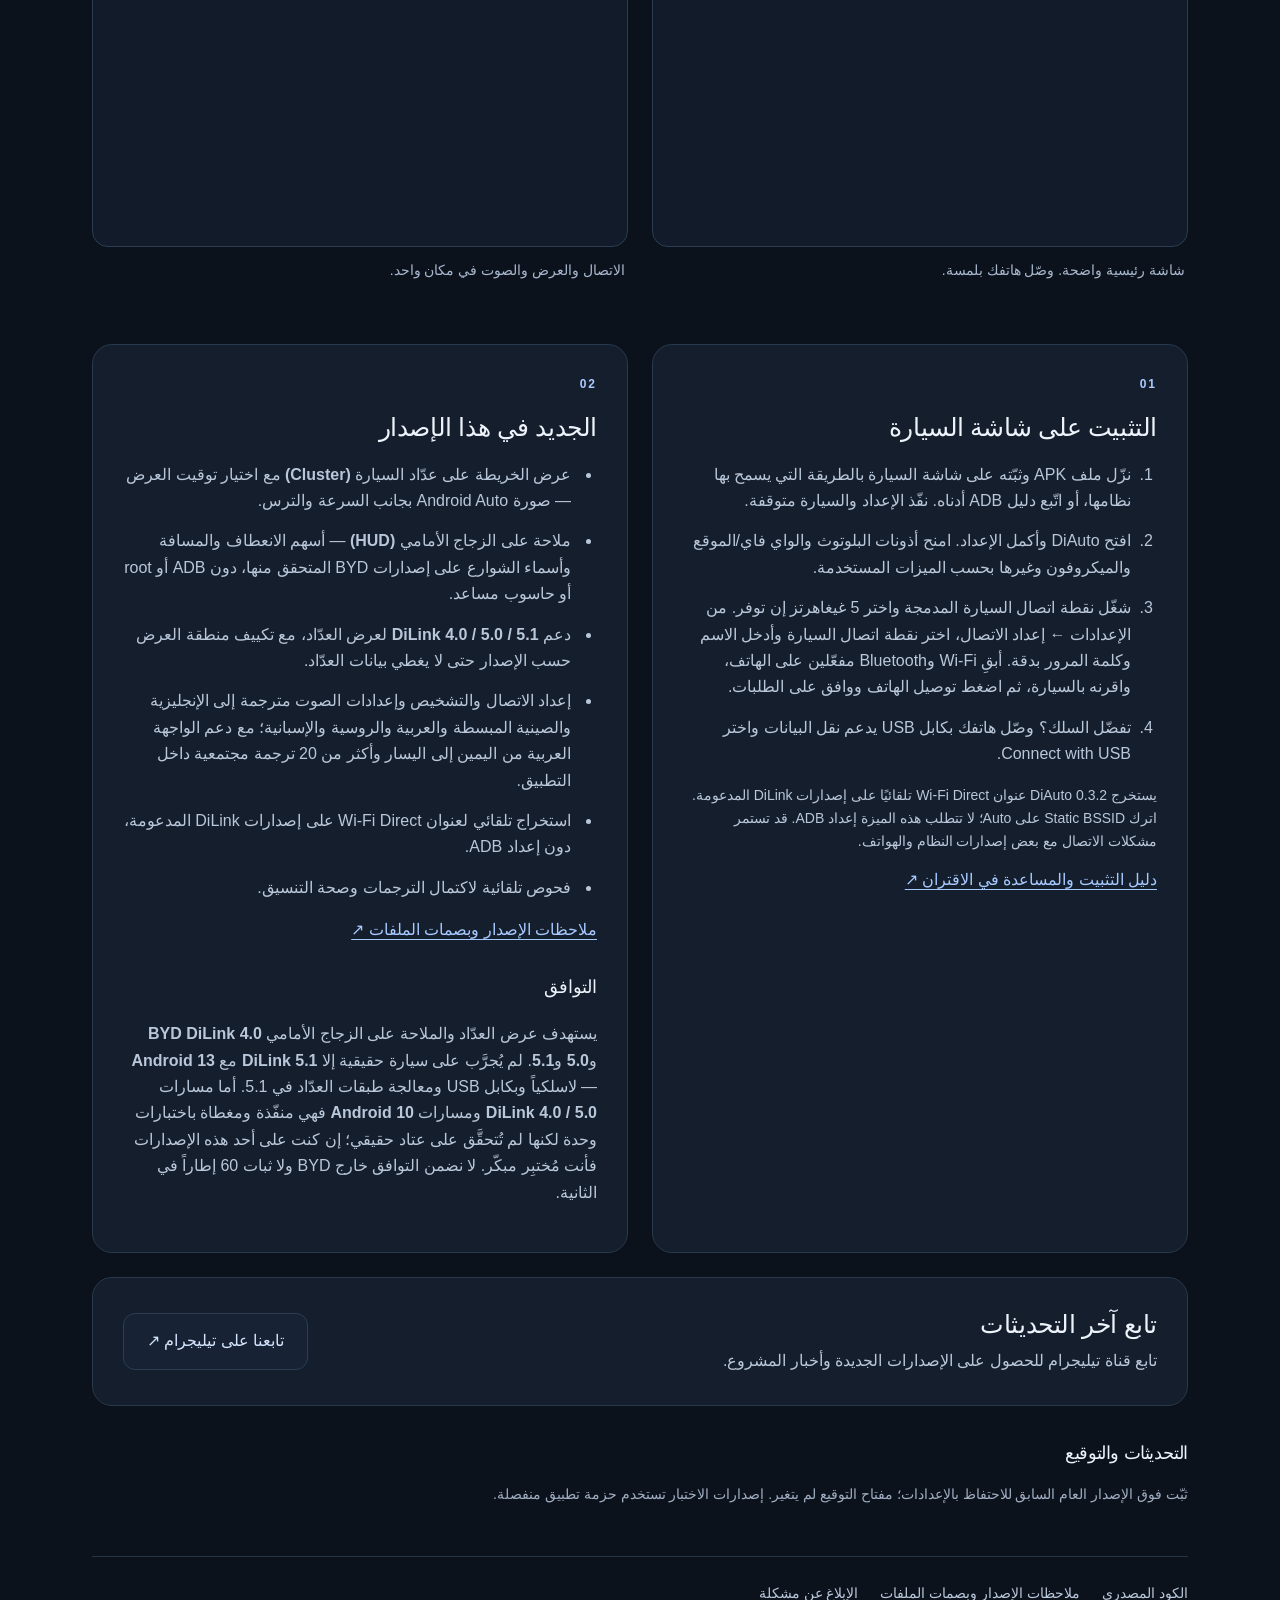
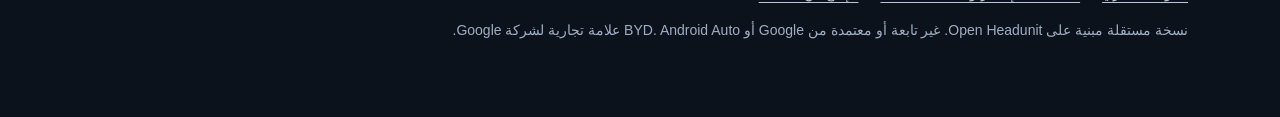
==== commit b321eb30: "Keep the site copy user-facing, not implementation-facing The highlights block named the cluster lay" ====
--- a/site/ar/index.html
+++ b/site/ar/index.html
@@ -6,10 +6,10 @@
 </head><body><main>
 <header><a class="brand" href="../"><img src="../assets/icon.svg" width="56" height="56" alt=""><span><strong>DiAuto Pro</strong><small>مشروع مجتمعي مستقل</small></span></a><nav class="languages" aria-label="Language"><a href="../" lang="en" hreflang="en" dir="auto">English</a><a href="../ar/" lang="ar" hreflang="ar" dir="auto" aria-current="page">العربية</a><a href="../ru/" lang="ru" hreflang="ru" dir="auto">Русский</a><a href="../es/" lang="es" hreflang="es" dir="auto">Español</a><a href="../zh-Hans/" lang="zh-Hans" hreflang="zh-Hans" dir="auto">简体中文</a></nav></header>
 <section class="hero"><span class="badge">إصدار عام · <bdi>0.3.12</bdi></span><h1>أندرويد أوتو.<br>على شاشة سيارتك BYD.</h1><p class="intro">خرائطك وموسيقاك ومحادثاتك على شاشة السيارة. يوفّر DiAuto أندرويد أوتو لاسلكياً لوحدات BYD DiLink المتوافقة، بواجهة أبسط وتمرير أكثر سلاسة.</p><div class="actions"><a class="button" href="https://github.com/zutaozhong-hash/DiAuto-Pro/releases/download/v0.3.12/DiAuto-Pro-0.3.12.apk">تنزيل APK <span aria-hidden="true">↓</span></a><a class="button secondary" href="#install">طريقة التثبيت</a></div><p class="promise">لا تطبيق إضافي على الهاتف. لا قطعة خارجية أو أجهزة إضافية. لا روت.</p><p class="note">ثبّت DiAuto على شاشة السيارة. يستخدم هاتف أندرويد المتوافق دعم Android Auto المدمج فيه. ما زلت تحتاج إلى هاتف أندرويد؛ هذا التطبيق ليس Apple CarPlay.</p><p class="note support-scope"><strong>يركز هذان المشروعان على سيارات BYD. قد يعملان على علامات أخرى، لكنها غير مدعومة، ولا توجد خطط لإضافة دعم لها أو إصلاح مشكلات التوافق الخاصة بها.</strong></p></section>
-<section class="highlights"><h2>العرض على عدّاد السيارة وعلى الزجاج الأمامي</h2><p class="lead">يوفّر هذا الفرع مسارين مستقلّين للعرض. كلاهما اختياري وتجريبي، ولا يحتاج أيّ منهما إلى ADB أو root أو قطعة خارجية.</p><div class="grid hl-grid"><section class="card hl"><span class="eyebrow hl-eyebrow">العدّاد</span><h3 class="hl-title">عرض الخريطة على عدّاد السيارة</h3><p>ضع صورة Android Auto على شاشة العدّاد بجانب السرعة والترس، مستفيدًا من منطقة العدّاد التي تتيحها BYD للتطبيقات. يتكيّف الإطار مع كل إصدار نظام، فلا يغطّي بيانات العدّاد.</p><ul><li><strong>DiLink 4.0 / 5.0</strong> — الطبقة <code>fission_bg_XDJAScreenProjection</code>، يحملها Activity يُشغَّل عبر <code>setLaunchDisplayId</code>؛ ويُستخدم كامل الشاشة.</li><li><strong>DiLink 5.1</strong> — الطبقتان <code>shared_fission_bg_XDJAScreenProjection_0</code> (الخريطة كاملة) و<code>_1</code> (خريطة جانبية)، يحملهما <code>Presentation</code>؛ ويُستخدم شريط الخريطة أو بطاقة جانبية 600×720 فقط.</li><li>دقة شاشة العدّاد 1920×720؛ وتبقى بيانات العدّاد الأصلية ظاهرة في الخلفية.</li><li>معطّل افتراضيًا — شغّله من <strong>الإعدادات ← متقدّم ← «Instrument cluster map mirror»</strong>.</li></ul></section><section class="card hl"><span class="eyebrow hl-eyebrow">التوقيت</span><h3 class="hl-title">اختيار متى يُعرض العدّاد</h3><p>العرض الدائم ليس دائمًا ما تريده. ثلاث درجات متداخلة تتيح للعدّاد أن يعرض شاشة السيارة الأصلية عندما لا تحتاج إلى الخريطة. الوضع الافتراضي «دائمًا»، فلا يتغيّر شيء قبل أن تختار.</p><ul><li><strong>دائمًا</strong> — يعرض كلما كان الاتصال قائمًا (افتراضي).</li><li><strong>القيادة + الملاحة</strong> — يعرض كلما ظهرت خريطة على الشاشة، مع مسار أم لا.</li><li><strong>الملاحة فقط</strong> — يعرض فقط أثناء التوجيه التفصيلي الفعلي.</li><li>القرار مبنيّ على إشارات Android Auto نفسها <code>INSTRUMENT_CLUSTER_*</code> مع نافذة 30 ثانية، حتى لا ينطفئ العرض في الطرق المستقيمة الطويلة.</li></ul></section><section class="card hl"><span class="eyebrow hl-eyebrow">HUD</span><h3 class="hl-title">ملاحة الزجاج الأمامي على DiLink 5.1</h3><p>يمكن أن تظهر أسهم الانعطاف والمسافة وأسماء الشوارع على الزجاج الأمامي في الإصدارات المتوافق معها، دون ADB أو root أو برنامج مساعد. هذا مسار مستقل عن عرض العدّاد ويمكن استخدامه وحده.</p><ul><li>تم تأكيده فعليًا على <strong>DiLink 5.1 / Android 13</strong>؛ وأفاد مساهم مستقل بتشغيله على <strong>DiLink 5.0</strong>.</li><li>مسار المستقبِل الأصلي مقيَّد بالإصدار المتحقق منه وإصدار المستقبِل؛ ولا تُفعَّل بقية الإصدارات ضمنيًا.</li><li>يجب أن يوفّر تطبيق الخرائط بيانات ملاحة منظّمة؛ ولا نضمن توافق كل تطبيق.</li><li>شغّله من <strong>الإعدادات ← الملاحة</strong>.</li></ul></section></div><h3 class="spec-head">دعم الإصدارات باختصار</h3><div class="table-wrap"><table class="spec"><thead><tr><th scope="col">الميزة</th><th scope="col">DiLink 4.0</th><th scope="col">DiLink 5.0</th><th scope="col">DiLink 5.1</th></tr></thead><tbody><tr><td>عرض الخريطة على العدّاد</td><td>منفَّذ، غير متحقَّق</td><td>منفَّذ، غير متحقَّق</td><td>متحقَّق على سيارة</td></tr><tr><td>طبقة العدّاد</td><td><code>fission_bg_…</code></td><td><code>fission_bg_…</code></td><td><code>shared_fission_bg_…_0 / _1</code></td></tr><tr><td>ناقل العرض</td><td>Activity + معرّف الشاشة</td><td>Activity + معرّف الشاشة</td><td>Presentation</td></tr><tr><td>درجات توقيت العرض</td><td>مدعوم</td><td>مدعوم</td><td>مدعوم</td></tr><tr><td>ملاحة الزجاج الأمامي</td><td>غير مدعوم</td><td>أفاد به مساهم</td><td>متحقَّق على سيارة</td></tr><tr><td>Android Auto لاسلكي / USB</td><td>مسارات Android 10، غير متحقَّق</td><td>مسارات Android 10، غير متحقَّق</td><td>متحقَّق على سيارة</td></tr></tbody></table></div><p class="note">«منفَّذ، غير متحقَّق» يعني أن المسار البرمجي مكتمل ومغطّى باختبارات وحدة، لكنه لم يُجرَّب على سيارة حقيقية بهذا الإصدار. نرجو إبلاغنا بالنتائج.</p></section>
+<section class="highlights"><h2>العرض على عدّاد السيارة وعلى الزجاج الأمامي</h2><p class="lead">يوفّر هذا الفرع مسارين مستقلّين للعرض. كلاهما اختياري وتجريبي، ولا يحتاج أيّ منهما إلى ADB أو root أو قطعة خارجية.</p><div class="grid hl-grid"><section class="card hl"><span class="eyebrow hl-eyebrow">العدّاد</span><h3 class="hl-title">عرض الخريطة على عدّاد السيارة</h3><p>ضع صورة Android Auto على شاشة العدّاد بجانب السرعة والترس. يتكيّف العرض مع كل إصدار نظام، فلا يغطّي بيانات العدّاد.</p><ul><li><strong>يدعم عرض الخريطة على عدّاد السيارة في DiLink 4.0 / 5.0 / 5.1</strong>، ويختار طريقة العرض ومنطقته حسب الإصدار تلقائيًا.</li><li>تبقى قراءات العدّاد الأصلية — السرعة والترس وغيرها — ظاهرة ولا يغطّيها العرض.</li><li>معطّل افتراضيًا — شغّله من <strong>الإعدادات ← متقدّم ← «Instrument cluster map mirror»</strong>.</li></ul></section><section class="card hl"><span class="eyebrow hl-eyebrow">التوقيت</span><h3 class="hl-title">اختيار متى يُعرض العدّاد</h3><p>العرض الدائم ليس دائمًا ما تريده. ثلاث درجات متداخلة تتيح للعدّاد أن يعرض شاشة السيارة الأصلية عندما لا تحتاج إلى الخريطة. الوضع الافتراضي «دائمًا»، فلا يتغيّر شيء قبل أن تختار.</p><ul><li><strong>دائمًا</strong> — يعرض كلما كان الاتصال قائمًا (افتراضي).</li><li><strong>القيادة + الملاحة</strong> — يعرض كلما ظهرت خريطة على الشاشة، مع مسار أم لا.</li><li><strong>الملاحة فقط</strong> — يعرض فقط أثناء التوجيه التفصيلي الفعلي.</li><li>القرار مبنيّ على إشارات العدّاد من Android Auto نفسها بدل التخمين من محتوى الشاشة، مع نافذة 30 ثانية حتى لا ينطفئ العرض في الطرق المستقيمة الطويلة.</li></ul></section><section class="card hl"><span class="eyebrow hl-eyebrow">HUD</span><h3 class="hl-title">ملاحة الزجاج الأمامي على DiLink 5.1</h3><p>يمكن أن تظهر أسهم الانعطاف والمسافة وأسماء الشوارع على الزجاج الأمامي في الإصدارات المتوافق معها، دون ADB أو root أو برنامج مساعد. هذا مسار مستقل عن عرض العدّاد ويمكن استخدامه وحده.</p><ul><li>تم تأكيده فعليًا على <strong>DiLink 5.1 / Android 13</strong>؛ وأفاد مساهم مستقل بتشغيله على <strong>DiLink 5.0</strong>.</li><li>مسار المستقبِل الأصلي مقيَّد بالإصدار المتحقق منه وإصدار المستقبِل؛ ولا تُفعَّل بقية الإصدارات ضمنيًا.</li><li>يجب أن يوفّر تطبيق الخرائط بيانات ملاحة منظّمة؛ ولا نضمن توافق كل تطبيق.</li><li>شغّله من <strong>الإعدادات ← الملاحة</strong>.</li></ul></section></div><h3 class="spec-head">دعم الإصدارات باختصار</h3><div class="table-wrap"><table class="spec"><thead><tr><th scope="col">الميزة</th><th scope="col">DiLink 4.0</th><th scope="col">DiLink 5.0</th><th scope="col">DiLink 5.1</th></tr></thead><tbody><tr><td>عرض الخريطة على العدّاد</td><td>منفَّذ، غير متحقَّق</td><td>منفَّذ، غير متحقَّق</td><td>متحقَّق على سيارة</td></tr><tr><td>درجات توقيت العرض</td><td>مدعوم</td><td>مدعوم</td><td>مدعوم</td></tr><tr><td>ملاحة الزجاج الأمامي</td><td>غير مدعوم</td><td>أفاد به مساهم</td><td>متحقَّق على سيارة</td></tr><tr><td>Android Auto لاسلكي / USB</td><td>مسارات Android 10، غير متحقَّق</td><td>مسارات Android 10، غير متحقَّق</td><td>متحقَّق على سيارة</td></tr></tbody></table></div><p class="note">«منفَّذ، غير متحقَّق» يعني أن المسار البرمجي مكتمل ومغطّى باختبارات وحدة، لكنه لم يُجرَّب على سيارة حقيقية بهذا الإصدار. نرجو إبلاغنا بالنتائج.</p></section>
 <section class="gallery"><h2>مصمّم للسيارة</h2><div class="screens"><figure><a href="../assets/projection-music.png"><img src="../assets/projection-music.png" width="1920" height="1080" loading="lazy" alt="أندرويد أوتو مع بطاقة الموسيقى الحالية وخريطة تم تحريكها يدوياً، دون تحديد وجهة."></a><figcaption>أندرويد أوتو مع بطاقة الموسيقى الحالية وخريطة تم تحريكها يدوياً، دون تحديد وجهة.</figcaption></figure><figure><a href="../assets/home.png"><img src="../assets/home.png" width="1920" height="1080" loading="lazy" alt="شاشة رئيسية واضحة. وصّل هاتفك بلمسة."></a><figcaption>شاشة رئيسية واضحة. وصّل هاتفك بلمسة.</figcaption></figure><figure><a href="../assets/settings.png"><img src="../assets/settings.png" width="1920" height="1080" loading="lazy" alt="الاتصال والعرض والصوت في مكان واحد."></a><figcaption>الاتصال والعرض والصوت في مكان واحد.</figcaption></figure></div></section>
 <div class="grid"><section class="card" id="install"><span class="eyebrow">01</span><h2>التثبيت على شاشة السيارة</h2><ol><li>نزّل ملف APK وثبّته على شاشة السيارة بالطريقة التي يسمح بها نظامها، أو اتّبع دليل ADB أدناه. نفّذ الإعداد والسيارة متوقفة.</li><li>افتح DiAuto وأكمل الإعداد. امنح أذونات البلوتوث والواي فاي/الموقع والميكروفون وغيرها بحسب الميزات المستخدمة.</li><li>شغّل نقطة اتصال السيارة المدمجة واختر 5 غيغاهرتز إن توفر. من الإعدادات ← إعداد الاتصال، اختر نقطة اتصال السيارة وأدخل الاسم وكلمة المرور بدقة. أبقِ Wi-Fi وBluetooth مفعّلين على الهاتف، واقرنه بالسيارة، ثم اضغط توصيل الهاتف ووافق على الطلبات.</li><li>تفضّل السلك؟ وصّل هاتفك بكابل USB يدعم نقل البيانات واختر Connect with USB.</li></ol><p class="note">يستخرج DiAuto 0.3.2 عنوان Wi-Fi Direct تلقائيًا على إصدارات DiLink المدعومة. اترك Static BSSID على Auto؛ لا تتطلب هذه الميزة إعداد ADB. قد تستمر مشكلات الاتصال مع بعض إصدارات النظام والهواتف.</p><a href="https://github.com/zutaozhong-hash/DiAuto-Pro/blob/main/docs/INSTALL.md">دليل التثبيت والمساعدة في الاقتران ↗</a></section>
-<section class="card"><span class="eyebrow">02</span><h2>الجديد في هذا الإصدار</h2><ul><li><strong>عرض الخريطة على عدّاد السيارة (Cluster)</strong> مع اختيار توقيت العرض — صورة Android Auto بجانب السرعة والترس.</li><li><strong>ملاحة على الزجاج الأمامي (HUD)</strong> — أسهم الانعطاف والمسافة وأسماء الشوارع على إصدارات BYD المتحقق منها، دون ADB أو root أو حاسوب مساعد.</li><li>دعم <strong>DiLink 4.0 / 5.0 / 5.1</strong> لعرض العدّاد: طريقتا نقل وإطار عرض يتكيّف مع كل إصدار، حتى لا يغطي العرض بيانات العدّاد.</li><li>إعداد الاتصال والتشخيص وإعدادات الصوت مترجمة إلى الإنجليزية والصينية المبسطة والعربية والروسية والإسبانية؛ مع دعم الواجهة العربية من اليمين إلى اليسار وأكثر من 20 ترجمة مجتمعية داخل التطبيق.</li><li>استخراج تلقائي لعنوان Wi-Fi Direct على إصدارات DiLink المدعومة، دون إعداد ADB.</li><li>فحوص تلقائية لاكتمال الترجمات وصحة التنسيق.</li></ul><a href="https://github.com/zutaozhong-hash/DiAuto-Pro/releases/tag/v0.3.12">ملاحظات الإصدار وبصمات الملفات ↗</a><h3>التوافق</h3><p>يستهدف عرض العدّاد والملاحة على الزجاج الأمامي <strong>BYD DiLink 4.0 و5.0 و5.1</strong>. لم يُجرَّب على سيارة حقيقية إلا <strong>DiLink 5.1 مع Android 13</strong> — لاسلكياً وبكابل USB ومعالجة طبقات العدّاد في 5.1. أما <strong>مسارات DiLink 4.0 / 5.0 ومسارات Android 10 فهي منفّذة ومغطاة باختبارات وحدة لكنها لم تُتحقَّق على عتاد حقيقي</strong>؛ إن كنت على أحد هذه الإصدارات فأنت مُختبِر مبكّر. لا نضمن التوافق خارج BYD ولا ثبات 60 إطاراً في الثانية.</p></section></div>
+<section class="card"><span class="eyebrow">02</span><h2>الجديد في هذا الإصدار</h2><ul><li><strong>عرض الخريطة على عدّاد السيارة (Cluster)</strong> مع اختيار توقيت العرض — صورة Android Auto بجانب السرعة والترس.</li><li><strong>ملاحة على الزجاج الأمامي (HUD)</strong> — أسهم الانعطاف والمسافة وأسماء الشوارع على إصدارات BYD المتحقق منها، دون ADB أو root أو حاسوب مساعد.</li><li>دعم <strong>DiLink 4.0 / 5.0 / 5.1</strong> لعرض العدّاد، مع تكييف منطقة العرض حسب الإصدار حتى لا يغطي بيانات العدّاد.</li><li>إعداد الاتصال والتشخيص وإعدادات الصوت مترجمة إلى الإنجليزية والصينية المبسطة والعربية والروسية والإسبانية؛ مع دعم الواجهة العربية من اليمين إلى اليسار وأكثر من 20 ترجمة مجتمعية داخل التطبيق.</li><li>استخراج تلقائي لعنوان Wi-Fi Direct على إصدارات DiLink المدعومة، دون إعداد ADB.</li><li>فحوص تلقائية لاكتمال الترجمات وصحة التنسيق.</li></ul><a href="https://github.com/zutaozhong-hash/DiAuto-Pro/releases/tag/v0.3.12">ملاحظات الإصدار وبصمات الملفات ↗</a><h3>التوافق</h3><p>يستهدف عرض العدّاد والملاحة على الزجاج الأمامي <strong>BYD DiLink 4.0 و5.0 و5.1</strong>. لم يُجرَّب على سيارة حقيقية إلا <strong>DiLink 5.1 مع Android 13</strong> — لاسلكياً وبكابل USB ومعالجة طبقات العدّاد في 5.1. أما <strong>مسارات DiLink 4.0 / 5.0 ومسارات Android 10 فهي منفّذة ومغطاة باختبارات وحدة لكنها لم تُتحقَّق على عتاد حقيقي</strong>؛ إن كنت على أحد هذه الإصدارات فأنت مُختبِر مبكّر. لا نضمن التوافق خارج BYD ولا ثبات 60 إطاراً في الثانية.</p></section></div>
 <section class="card updates"><div><h2>تابع آخر التحديثات</h2><p>تابع قناة تيليجرام للحصول على الإصدارات الجديدة وأخبار المشروع.</p></div><a class="button secondary" href="https://t.me/DiAutoPro">تابعنا على تيليجرام ↗</a></section>
 <section class="signing"><h2>التحديثات والتوقيع</h2><p>ثبّت فوق الإصدار العام السابق للاحتفاظ بالإعدادات؛ مفتاح التوقيع لم يتغير. إصدارات الاختبار تستخدم حزمة تطبيق منفصلة.</p></section>
 <footer><nav><a href="https://github.com/zutaozhong-hash/DiAuto-Pro">الكود المصدري</a><a href="https://github.com/zutaozhong-hash/DiAuto-Pro/releases/tag/v0.3.12">ملاحظات الإصدار وبصمات الملفات</a><a href="https://github.com/zutaozhong-hash/DiAuto-Pro/issues">الإبلاغ عن مشكلة</a></nav><p>نسخة مستقلة مبنية على Open Headunit. غير تابعة أو معتمدة من Google أو BYD. Android Auto علامة تجارية لشركة Google.</p></footer>
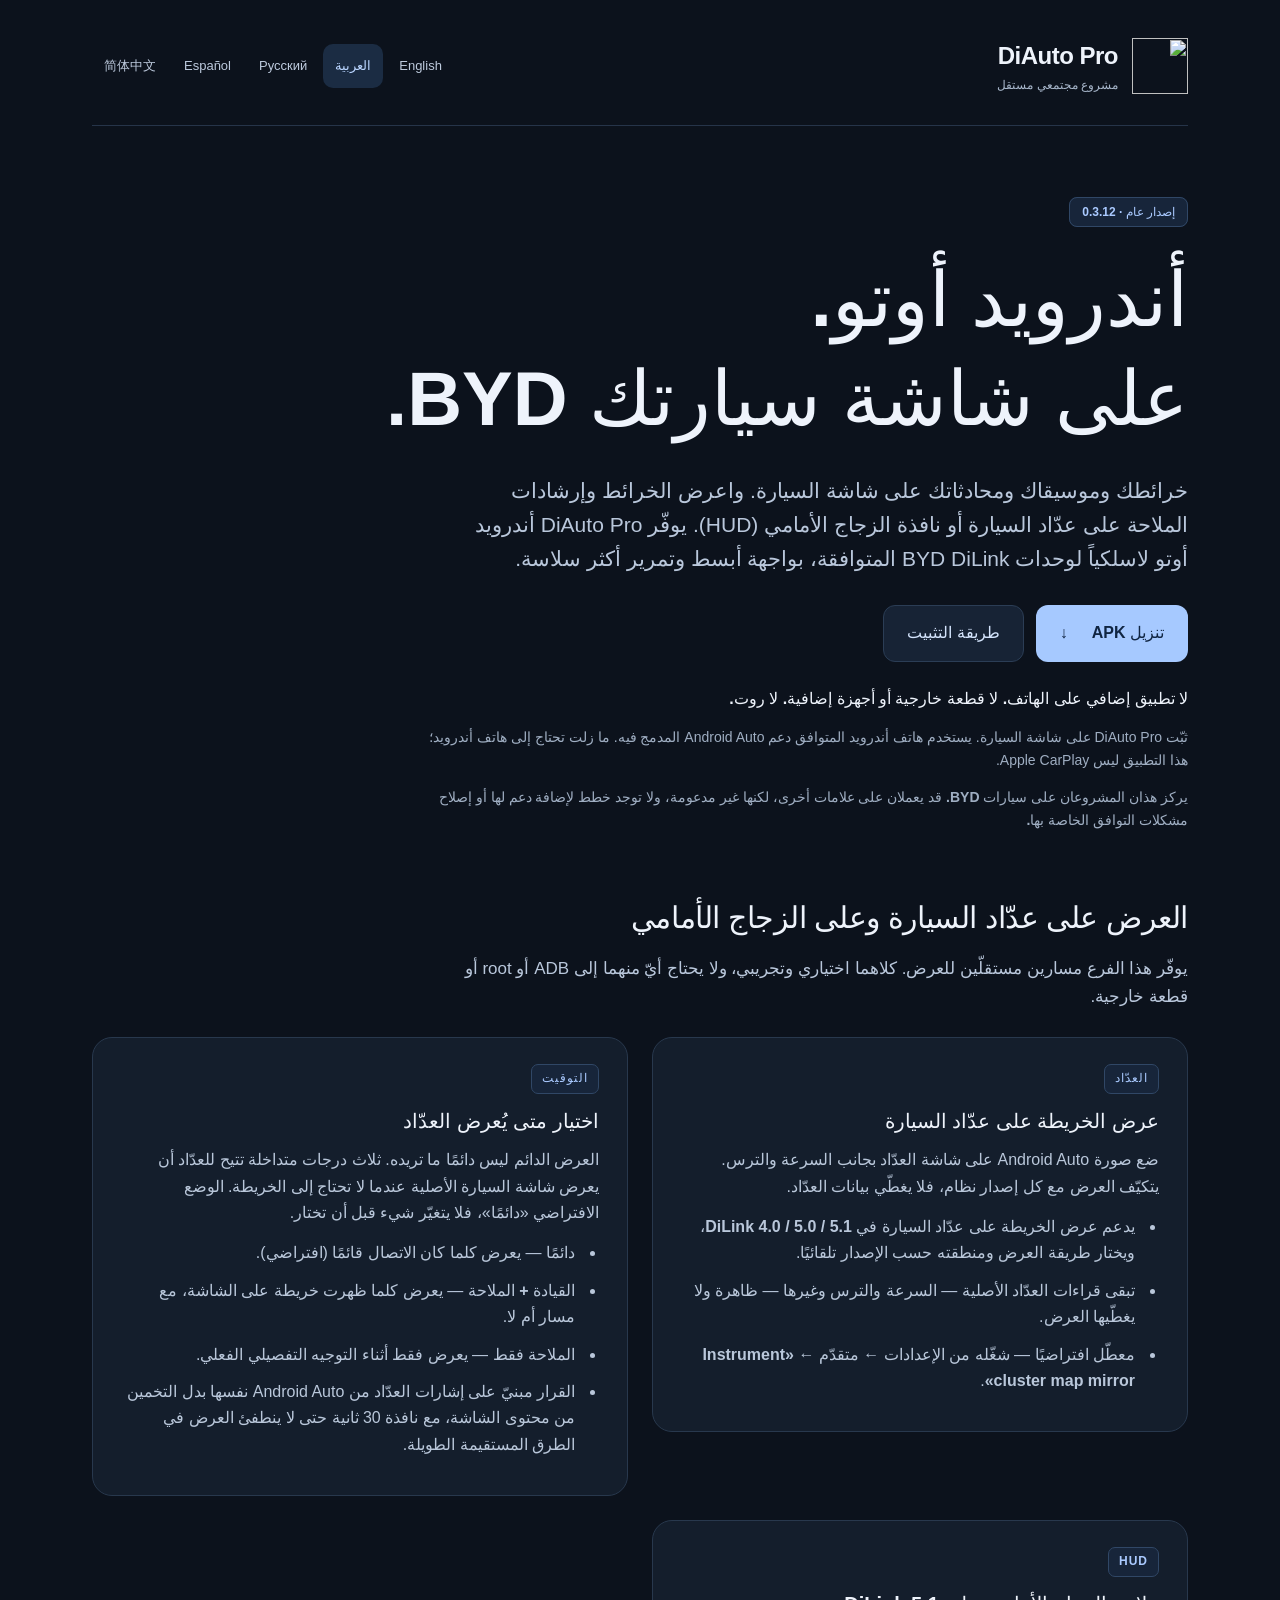
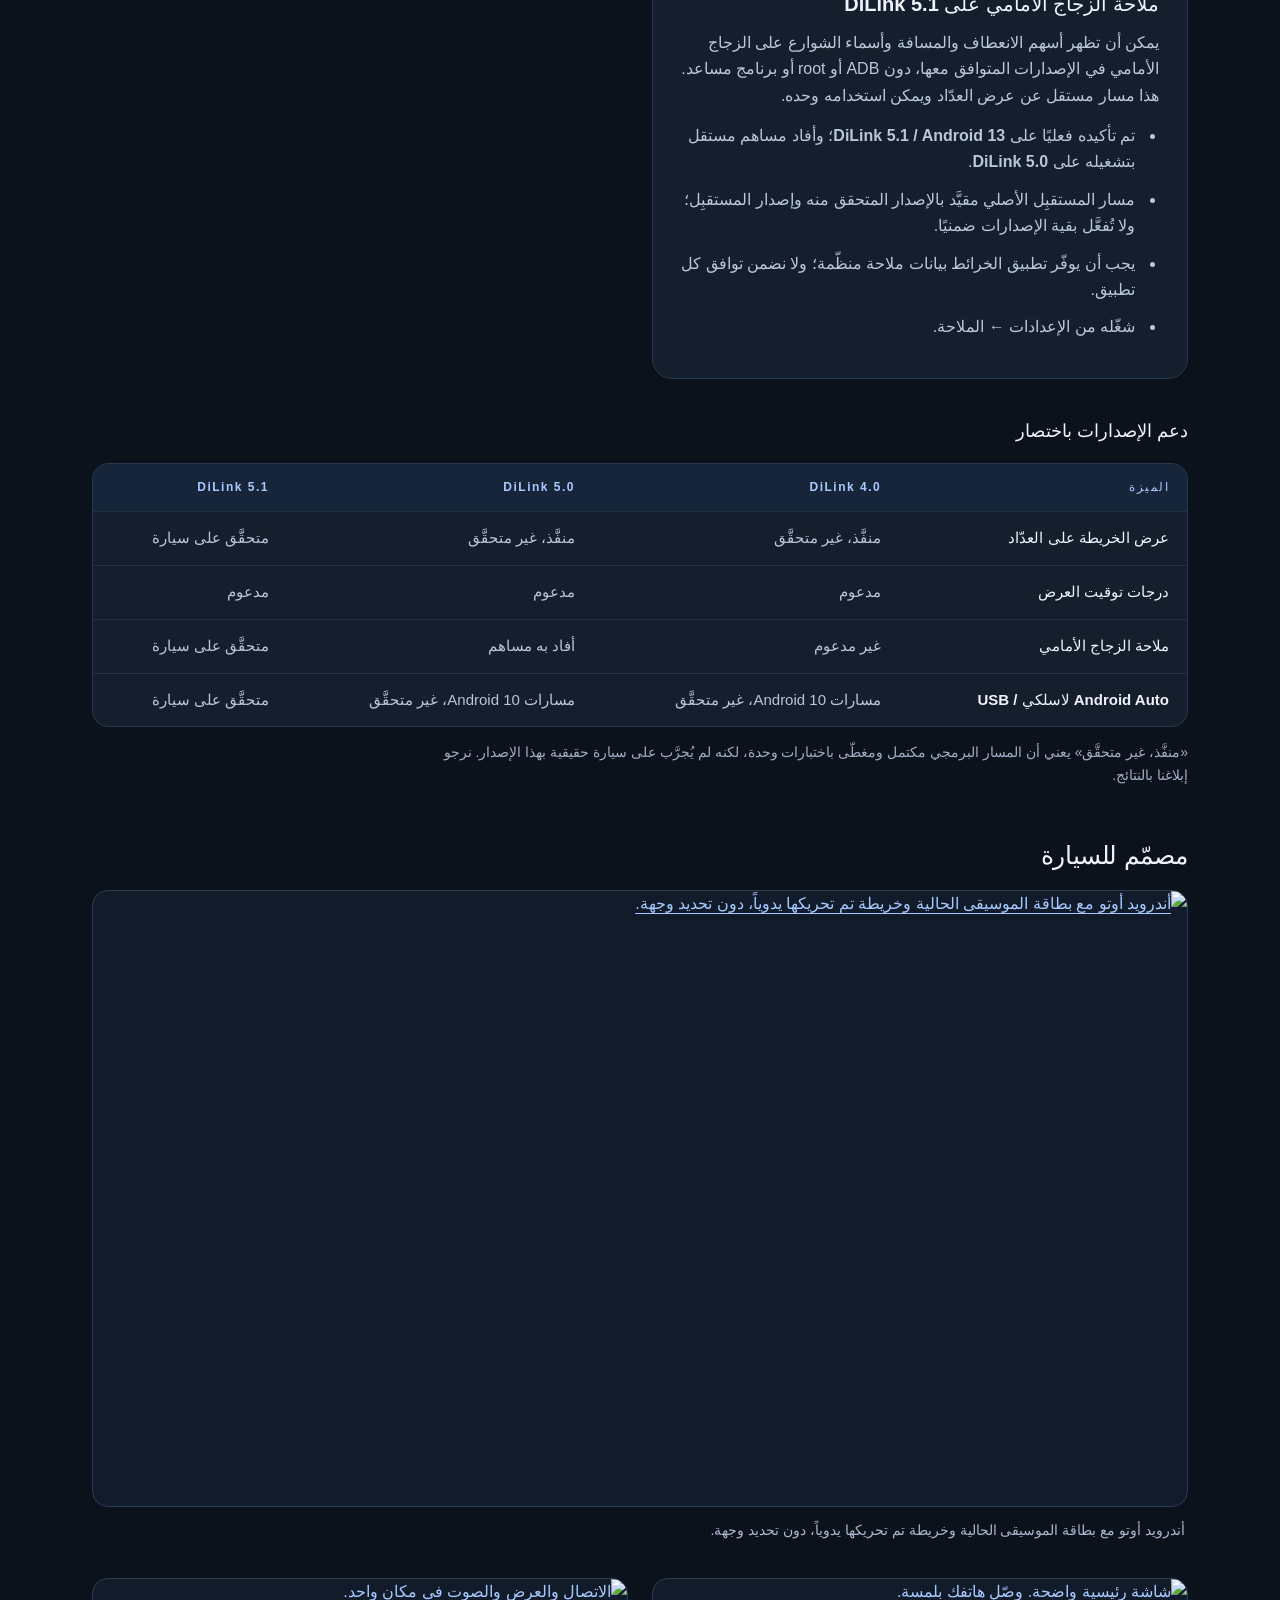
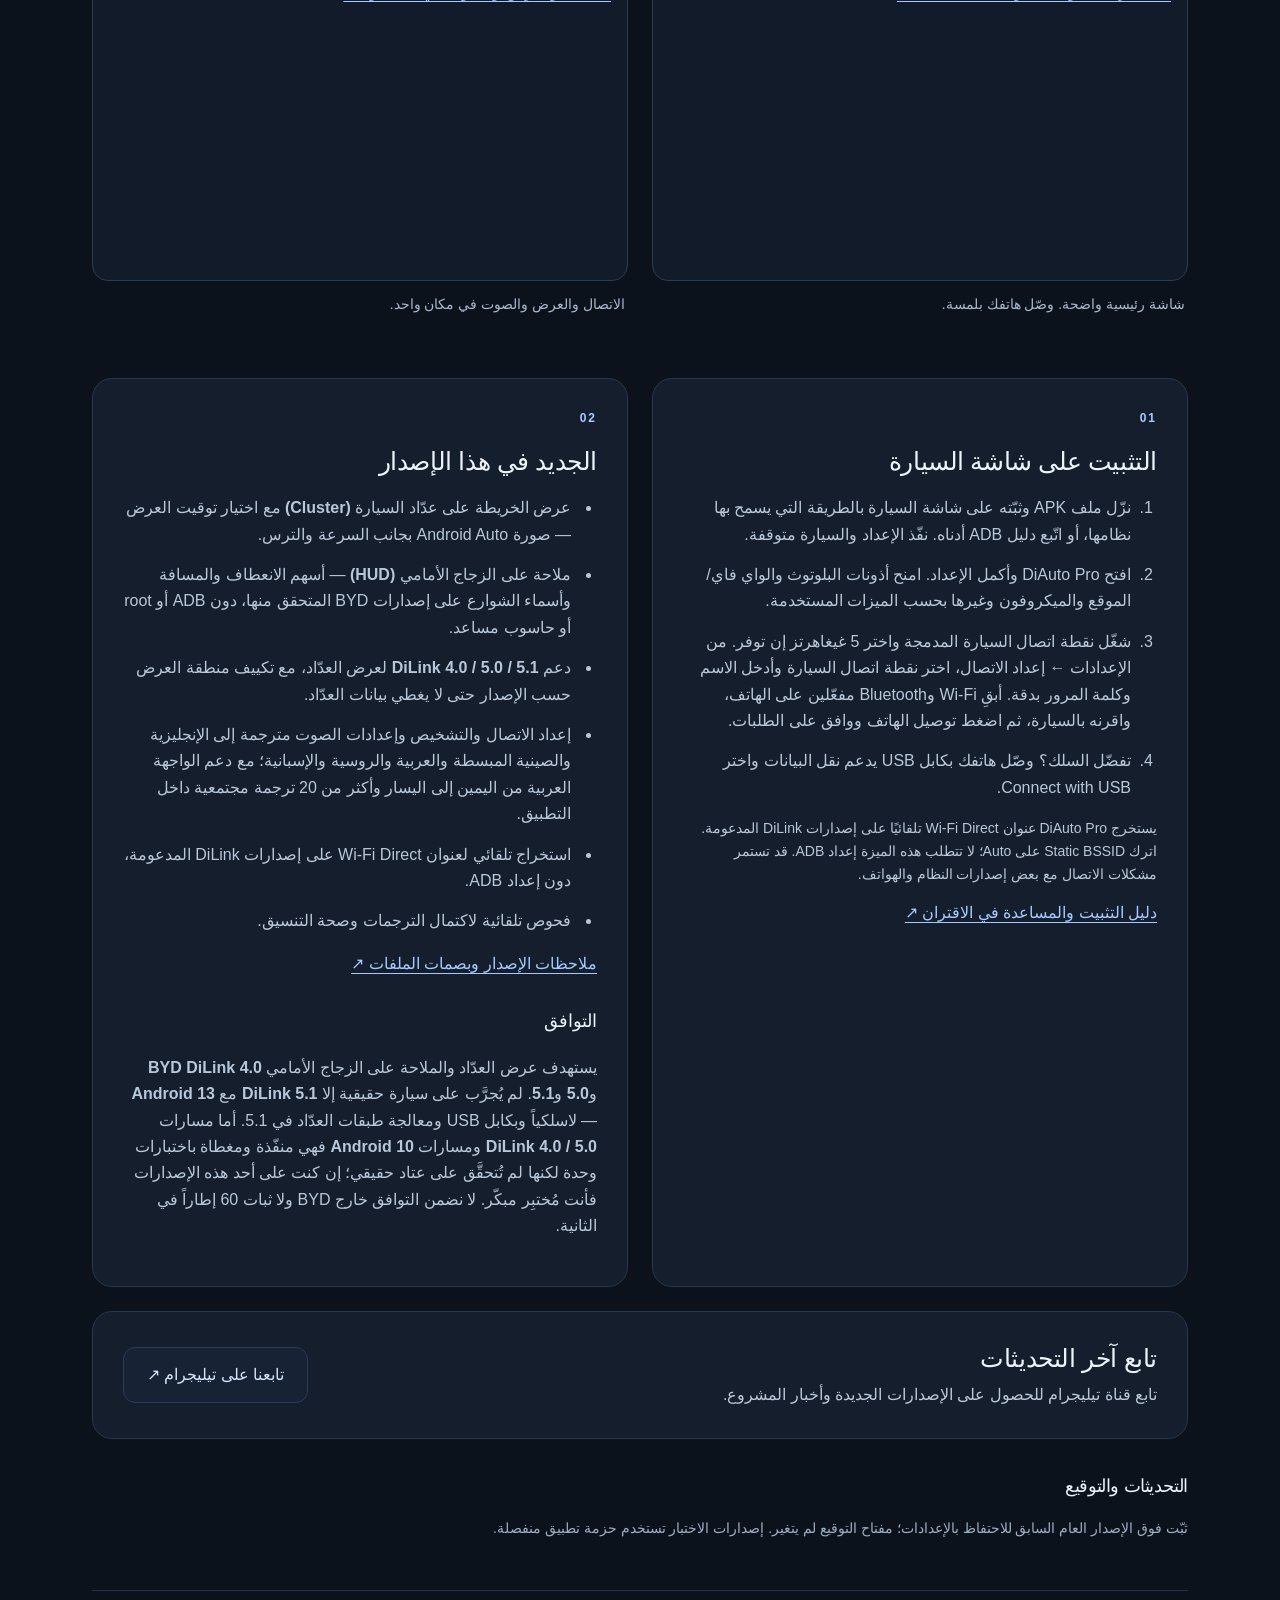
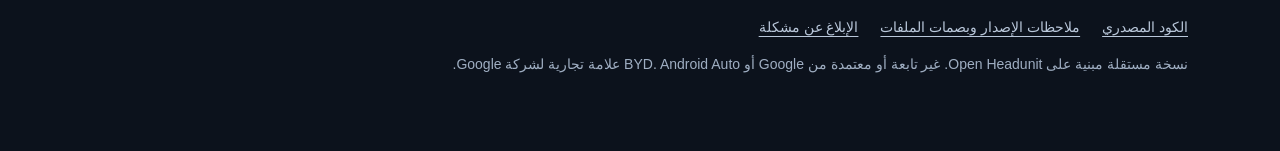
==== commit 12bc17c7: "Say what the fork adds in the hero, and use the DiAuto Pro name The hero intro described only the st" ====
--- a/site/ar/index.html
+++ b/site/ar/index.html
@@ -1,14 +1,14 @@
 <!doctype html>
 <html lang="ar" dir="rtl"><head><meta charset="utf-8"><meta name="viewport" content="width=device-width,initial-scale=1">
-<title>DiAuto Pro · تنزيل APK</title><meta name="description" content="خرائطك وموسيقاك ومحادثاتك على شاشة السيارة. يوفّر DiAuto أندرويد أوتو لاسلكياً لوحدات BYD DiLink المتوافقة، بواجهة أبسط وتمرير أكثر سلاسة."><meta name="theme-color" content="#0c121c">
+<title>DiAuto Pro · تنزيل APK</title><meta name="description" content="خرائطك وموسيقاك ومحادثاتك على شاشة السيارة. واعرض الخرائط وإرشادات الملاحة على عدّاد السيارة أو نافذة الزجاج الأمامي (HUD). يوفّر DiAuto Pro أندرويد أوتو لاسلكياً لوحدات BYD DiLink المتوافقة، بواجهة أبسط وتمرير أكثر سلاسة."><meta name="theme-color" content="#0c121c">
 <link rel="icon" href="../assets/icon.svg"><link rel="stylesheet" href="../assets/site.css"><link rel="canonical" href="https://zutaozhong-hash.github.io/DiAuto-Pro/ar/"><link rel="alternate" hreflang="en" href="https://zutaozhong-hash.github.io/DiAuto-Pro/"><link rel="alternate" hreflang="ar" href="https://zutaozhong-hash.github.io/DiAuto-Pro/ar/"><link rel="alternate" hreflang="ru" href="https://zutaozhong-hash.github.io/DiAuto-Pro/ru/"><link rel="alternate" hreflang="es" href="https://zutaozhong-hash.github.io/DiAuto-Pro/es/"><link rel="alternate" hreflang="zh-Hans" href="https://zutaozhong-hash.github.io/DiAuto-Pro/zh-Hans/">
 <meta property="og:title" content="DiAuto Pro — Android Auto for BYD"><meta property="og:description" content="لا تطبيق إضافي على الهاتف. لا قطعة خارجية أو أجهزة إضافية. لا روت."><meta property="og:image" content="https://zutaozhong-hash.github.io/DiAuto-Pro/assets/projection-music.png"><meta property="og:url" content="https://zutaozhong-hash.github.io/DiAuto-Pro/ar/"><meta property="og:type" content="website">
 </head><body><main>
 <header><a class="brand" href="../"><img src="../assets/icon.svg" width="56" height="56" alt=""><span><strong>DiAuto Pro</strong><small>مشروع مجتمعي مستقل</small></span></a><nav class="languages" aria-label="Language"><a href="../" lang="en" hreflang="en" dir="auto">English</a><a href="../ar/" lang="ar" hreflang="ar" dir="auto" aria-current="page">العربية</a><a href="../ru/" lang="ru" hreflang="ru" dir="auto">Русский</a><a href="../es/" lang="es" hreflang="es" dir="auto">Español</a><a href="../zh-Hans/" lang="zh-Hans" hreflang="zh-Hans" dir="auto">简体中文</a></nav></header>
-<section class="hero"><span class="badge">إصدار عام · <bdi>0.3.12</bdi></span><h1>أندرويد أوتو.<br>على شاشة سيارتك BYD.</h1><p class="intro">خرائطك وموسيقاك ومحادثاتك على شاشة السيارة. يوفّر DiAuto أندرويد أوتو لاسلكياً لوحدات BYD DiLink المتوافقة، بواجهة أبسط وتمرير أكثر سلاسة.</p><div class="actions"><a class="button" href="https://github.com/zutaozhong-hash/DiAuto-Pro/releases/download/v0.3.12/DiAuto-Pro-0.3.12.apk">تنزيل APK <span aria-hidden="true">↓</span></a><a class="button secondary" href="#install">طريقة التثبيت</a></div><p class="promise">لا تطبيق إضافي على الهاتف. لا قطعة خارجية أو أجهزة إضافية. لا روت.</p><p class="note">ثبّت DiAuto على شاشة السيارة. يستخدم هاتف أندرويد المتوافق دعم Android Auto المدمج فيه. ما زلت تحتاج إلى هاتف أندرويد؛ هذا التطبيق ليس Apple CarPlay.</p><p class="note support-scope"><strong>يركز هذان المشروعان على سيارات BYD. قد يعملان على علامات أخرى، لكنها غير مدعومة، ولا توجد خطط لإضافة دعم لها أو إصلاح مشكلات التوافق الخاصة بها.</strong></p></section>
+<section class="hero"><span class="badge">إصدار عام · <bdi>0.3.12</bdi></span><h1>أندرويد أوتو.<br>على شاشة سيارتك BYD.</h1><p class="intro">خرائطك وموسيقاك ومحادثاتك على شاشة السيارة. واعرض الخرائط وإرشادات الملاحة على عدّاد السيارة أو نافذة الزجاج الأمامي (HUD). يوفّر DiAuto Pro أندرويد أوتو لاسلكياً لوحدات BYD DiLink المتوافقة، بواجهة أبسط وتمرير أكثر سلاسة.</p><div class="actions"><a class="button" href="https://github.com/zutaozhong-hash/DiAuto-Pro/releases/download/v0.3.12/DiAuto-Pro-0.3.12.apk">تنزيل APK <span aria-hidden="true">↓</span></a><a class="button secondary" href="#install">طريقة التثبيت</a></div><p class="promise">لا تطبيق إضافي على الهاتف. لا قطعة خارجية أو أجهزة إضافية. لا روت.</p><p class="note">ثبّت DiAuto Pro على شاشة السيارة. يستخدم هاتف أندرويد المتوافق دعم Android Auto المدمج فيه. ما زلت تحتاج إلى هاتف أندرويد؛ هذا التطبيق ليس Apple CarPlay.</p><p class="note support-scope"><strong>يركز هذان المشروعان على سيارات BYD. قد يعملان على علامات أخرى، لكنها غير مدعومة، ولا توجد خطط لإضافة دعم لها أو إصلاح مشكلات التوافق الخاصة بها.</strong></p></section>
 <section class="highlights"><h2>العرض على عدّاد السيارة وعلى الزجاج الأمامي</h2><p class="lead">يوفّر هذا الفرع مسارين مستقلّين للعرض. كلاهما اختياري وتجريبي، ولا يحتاج أيّ منهما إلى ADB أو root أو قطعة خارجية.</p><div class="grid hl-grid"><section class="card hl"><span class="eyebrow hl-eyebrow">العدّاد</span><h3 class="hl-title">عرض الخريطة على عدّاد السيارة</h3><p>ضع صورة Android Auto على شاشة العدّاد بجانب السرعة والترس. يتكيّف العرض مع كل إصدار نظام، فلا يغطّي بيانات العدّاد.</p><ul><li><strong>يدعم عرض الخريطة على عدّاد السيارة في DiLink 4.0 / 5.0 / 5.1</strong>، ويختار طريقة العرض ومنطقته حسب الإصدار تلقائيًا.</li><li>تبقى قراءات العدّاد الأصلية — السرعة والترس وغيرها — ظاهرة ولا يغطّيها العرض.</li><li>معطّل افتراضيًا — شغّله من <strong>الإعدادات ← متقدّم ← «Instrument cluster map mirror»</strong>.</li></ul></section><section class="card hl"><span class="eyebrow hl-eyebrow">التوقيت</span><h3 class="hl-title">اختيار متى يُعرض العدّاد</h3><p>العرض الدائم ليس دائمًا ما تريده. ثلاث درجات متداخلة تتيح للعدّاد أن يعرض شاشة السيارة الأصلية عندما لا تحتاج إلى الخريطة. الوضع الافتراضي «دائمًا»، فلا يتغيّر شيء قبل أن تختار.</p><ul><li><strong>دائمًا</strong> — يعرض كلما كان الاتصال قائمًا (افتراضي).</li><li><strong>القيادة + الملاحة</strong> — يعرض كلما ظهرت خريطة على الشاشة، مع مسار أم لا.</li><li><strong>الملاحة فقط</strong> — يعرض فقط أثناء التوجيه التفصيلي الفعلي.</li><li>القرار مبنيّ على إشارات العدّاد من Android Auto نفسها بدل التخمين من محتوى الشاشة، مع نافذة 30 ثانية حتى لا ينطفئ العرض في الطرق المستقيمة الطويلة.</li></ul></section><section class="card hl"><span class="eyebrow hl-eyebrow">HUD</span><h3 class="hl-title">ملاحة الزجاج الأمامي على DiLink 5.1</h3><p>يمكن أن تظهر أسهم الانعطاف والمسافة وأسماء الشوارع على الزجاج الأمامي في الإصدارات المتوافق معها، دون ADB أو root أو برنامج مساعد. هذا مسار مستقل عن عرض العدّاد ويمكن استخدامه وحده.</p><ul><li>تم تأكيده فعليًا على <strong>DiLink 5.1 / Android 13</strong>؛ وأفاد مساهم مستقل بتشغيله على <strong>DiLink 5.0</strong>.</li><li>مسار المستقبِل الأصلي مقيَّد بالإصدار المتحقق منه وإصدار المستقبِل؛ ولا تُفعَّل بقية الإصدارات ضمنيًا.</li><li>يجب أن يوفّر تطبيق الخرائط بيانات ملاحة منظّمة؛ ولا نضمن توافق كل تطبيق.</li><li>شغّله من <strong>الإعدادات ← الملاحة</strong>.</li></ul></section></div><h3 class="spec-head">دعم الإصدارات باختصار</h3><div class="table-wrap"><table class="spec"><thead><tr><th scope="col">الميزة</th><th scope="col">DiLink 4.0</th><th scope="col">DiLink 5.0</th><th scope="col">DiLink 5.1</th></tr></thead><tbody><tr><td>عرض الخريطة على العدّاد</td><td>منفَّذ، غير متحقَّق</td><td>منفَّذ، غير متحقَّق</td><td>متحقَّق على سيارة</td></tr><tr><td>درجات توقيت العرض</td><td>مدعوم</td><td>مدعوم</td><td>مدعوم</td></tr><tr><td>ملاحة الزجاج الأمامي</td><td>غير مدعوم</td><td>أفاد به مساهم</td><td>متحقَّق على سيارة</td></tr><tr><td>Android Auto لاسلكي / USB</td><td>مسارات Android 10، غير متحقَّق</td><td>مسارات Android 10، غير متحقَّق</td><td>متحقَّق على سيارة</td></tr></tbody></table></div><p class="note">«منفَّذ، غير متحقَّق» يعني أن المسار البرمجي مكتمل ومغطّى باختبارات وحدة، لكنه لم يُجرَّب على سيارة حقيقية بهذا الإصدار. نرجو إبلاغنا بالنتائج.</p></section>
 <section class="gallery"><h2>مصمّم للسيارة</h2><div class="screens"><figure><a href="../assets/projection-music.png"><img src="../assets/projection-music.png" width="1920" height="1080" loading="lazy" alt="أندرويد أوتو مع بطاقة الموسيقى الحالية وخريطة تم تحريكها يدوياً، دون تحديد وجهة."></a><figcaption>أندرويد أوتو مع بطاقة الموسيقى الحالية وخريطة تم تحريكها يدوياً، دون تحديد وجهة.</figcaption></figure><figure><a href="../assets/home.png"><img src="../assets/home.png" width="1920" height="1080" loading="lazy" alt="شاشة رئيسية واضحة. وصّل هاتفك بلمسة."></a><figcaption>شاشة رئيسية واضحة. وصّل هاتفك بلمسة.</figcaption></figure><figure><a href="../assets/settings.png"><img src="../assets/settings.png" width="1920" height="1080" loading="lazy" alt="الاتصال والعرض والصوت في مكان واحد."></a><figcaption>الاتصال والعرض والصوت في مكان واحد.</figcaption></figure></div></section>
-<div class="grid"><section class="card" id="install"><span class="eyebrow">01</span><h2>التثبيت على شاشة السيارة</h2><ol><li>نزّل ملف APK وثبّته على شاشة السيارة بالطريقة التي يسمح بها نظامها، أو اتّبع دليل ADB أدناه. نفّذ الإعداد والسيارة متوقفة.</li><li>افتح DiAuto وأكمل الإعداد. امنح أذونات البلوتوث والواي فاي/الموقع والميكروفون وغيرها بحسب الميزات المستخدمة.</li><li>شغّل نقطة اتصال السيارة المدمجة واختر 5 غيغاهرتز إن توفر. من الإعدادات ← إعداد الاتصال، اختر نقطة اتصال السيارة وأدخل الاسم وكلمة المرور بدقة. أبقِ Wi-Fi وBluetooth مفعّلين على الهاتف، واقرنه بالسيارة، ثم اضغط توصيل الهاتف ووافق على الطلبات.</li><li>تفضّل السلك؟ وصّل هاتفك بكابل USB يدعم نقل البيانات واختر Connect with USB.</li></ol><p class="note">يستخرج DiAuto 0.3.2 عنوان Wi-Fi Direct تلقائيًا على إصدارات DiLink المدعومة. اترك Static BSSID على Auto؛ لا تتطلب هذه الميزة إعداد ADB. قد تستمر مشكلات الاتصال مع بعض إصدارات النظام والهواتف.</p><a href="https://github.com/zutaozhong-hash/DiAuto-Pro/blob/main/docs/INSTALL.md">دليل التثبيت والمساعدة في الاقتران ↗</a></section>
+<div class="grid"><section class="card" id="install"><span class="eyebrow">01</span><h2>التثبيت على شاشة السيارة</h2><ol><li>نزّل ملف APK وثبّته على شاشة السيارة بالطريقة التي يسمح بها نظامها، أو اتّبع دليل ADB أدناه. نفّذ الإعداد والسيارة متوقفة.</li><li>افتح DiAuto Pro وأكمل الإعداد. امنح أذونات البلوتوث والواي فاي/الموقع والميكروفون وغيرها بحسب الميزات المستخدمة.</li><li>شغّل نقطة اتصال السيارة المدمجة واختر 5 غيغاهرتز إن توفر. من الإعدادات ← إعداد الاتصال، اختر نقطة اتصال السيارة وأدخل الاسم وكلمة المرور بدقة. أبقِ Wi-Fi وBluetooth مفعّلين على الهاتف، واقرنه بالسيارة، ثم اضغط توصيل الهاتف ووافق على الطلبات.</li><li>تفضّل السلك؟ وصّل هاتفك بكابل USB يدعم نقل البيانات واختر Connect with USB.</li></ol><p class="note">يستخرج DiAuto Pro عنوان Wi-Fi Direct تلقائيًا على إصدارات DiLink المدعومة. اترك Static BSSID على Auto؛ لا تتطلب هذه الميزة إعداد ADB. قد تستمر مشكلات الاتصال مع بعض إصدارات النظام والهواتف.</p><a href="https://github.com/zutaozhong-hash/DiAuto-Pro/blob/main/docs/INSTALL.md">دليل التثبيت والمساعدة في الاقتران ↗</a></section>
 <section class="card"><span class="eyebrow">02</span><h2>الجديد في هذا الإصدار</h2><ul><li><strong>عرض الخريطة على عدّاد السيارة (Cluster)</strong> مع اختيار توقيت العرض — صورة Android Auto بجانب السرعة والترس.</li><li><strong>ملاحة على الزجاج الأمامي (HUD)</strong> — أسهم الانعطاف والمسافة وأسماء الشوارع على إصدارات BYD المتحقق منها، دون ADB أو root أو حاسوب مساعد.</li><li>دعم <strong>DiLink 4.0 / 5.0 / 5.1</strong> لعرض العدّاد، مع تكييف منطقة العرض حسب الإصدار حتى لا يغطي بيانات العدّاد.</li><li>إعداد الاتصال والتشخيص وإعدادات الصوت مترجمة إلى الإنجليزية والصينية المبسطة والعربية والروسية والإسبانية؛ مع دعم الواجهة العربية من اليمين إلى اليسار وأكثر من 20 ترجمة مجتمعية داخل التطبيق.</li><li>استخراج تلقائي لعنوان Wi-Fi Direct على إصدارات DiLink المدعومة، دون إعداد ADB.</li><li>فحوص تلقائية لاكتمال الترجمات وصحة التنسيق.</li></ul><a href="https://github.com/zutaozhong-hash/DiAuto-Pro/releases/tag/v0.3.12">ملاحظات الإصدار وبصمات الملفات ↗</a><h3>التوافق</h3><p>يستهدف عرض العدّاد والملاحة على الزجاج الأمامي <strong>BYD DiLink 4.0 و5.0 و5.1</strong>. لم يُجرَّب على سيارة حقيقية إلا <strong>DiLink 5.1 مع Android 13</strong> — لاسلكياً وبكابل USB ومعالجة طبقات العدّاد في 5.1. أما <strong>مسارات DiLink 4.0 / 5.0 ومسارات Android 10 فهي منفّذة ومغطاة باختبارات وحدة لكنها لم تُتحقَّق على عتاد حقيقي</strong>؛ إن كنت على أحد هذه الإصدارات فأنت مُختبِر مبكّر. لا نضمن التوافق خارج BYD ولا ثبات 60 إطاراً في الثانية.</p></section></div>
 <section class="card updates"><div><h2>تابع آخر التحديثات</h2><p>تابع قناة تيليجرام للحصول على الإصدارات الجديدة وأخبار المشروع.</p></div><a class="button secondary" href="https://t.me/DiAutoPro">تابعنا على تيليجرام ↗</a></section>
 <section class="signing"><h2>التحديثات والتوقيع</h2><p>ثبّت فوق الإصدار العام السابق للاحتفاظ بالإعدادات؛ مفتاح التوقيع لم يتغير. إصدارات الاختبار تستخدم حزمة تطبيق منفصلة.</p></section>
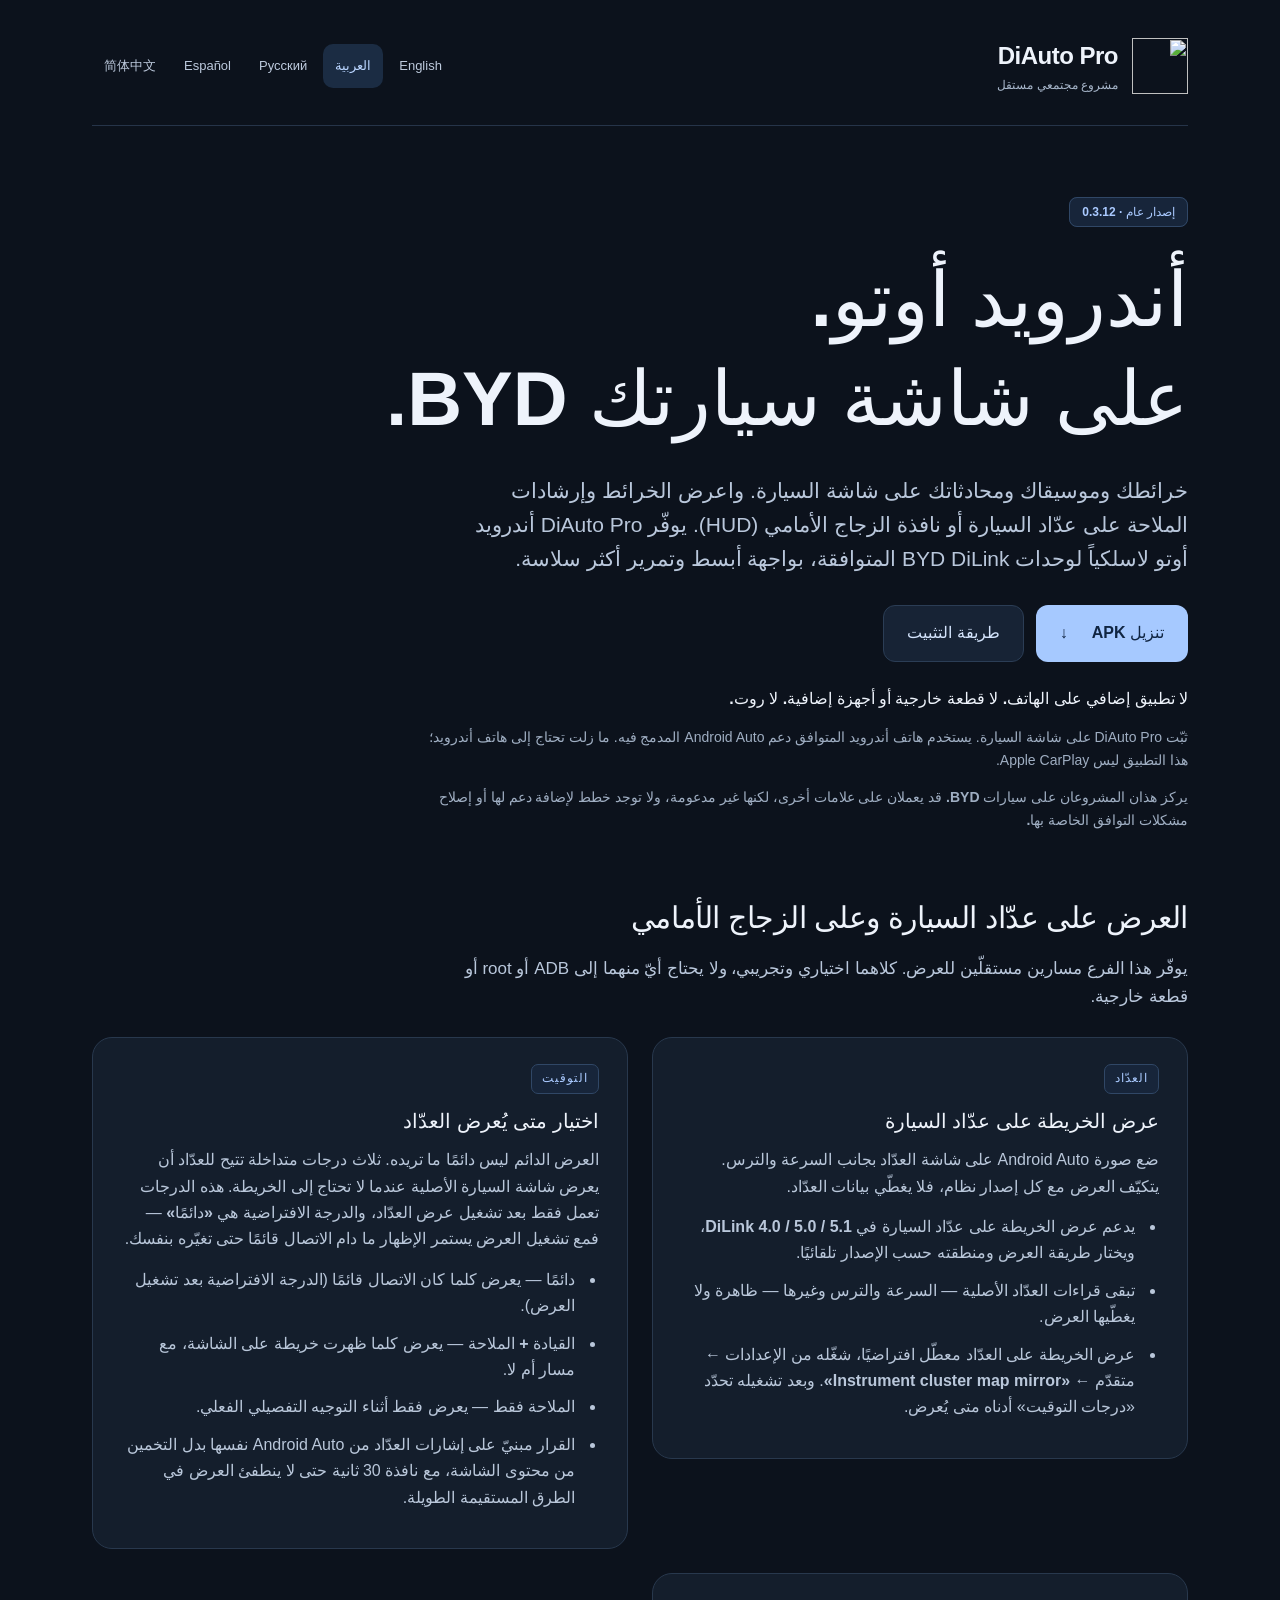
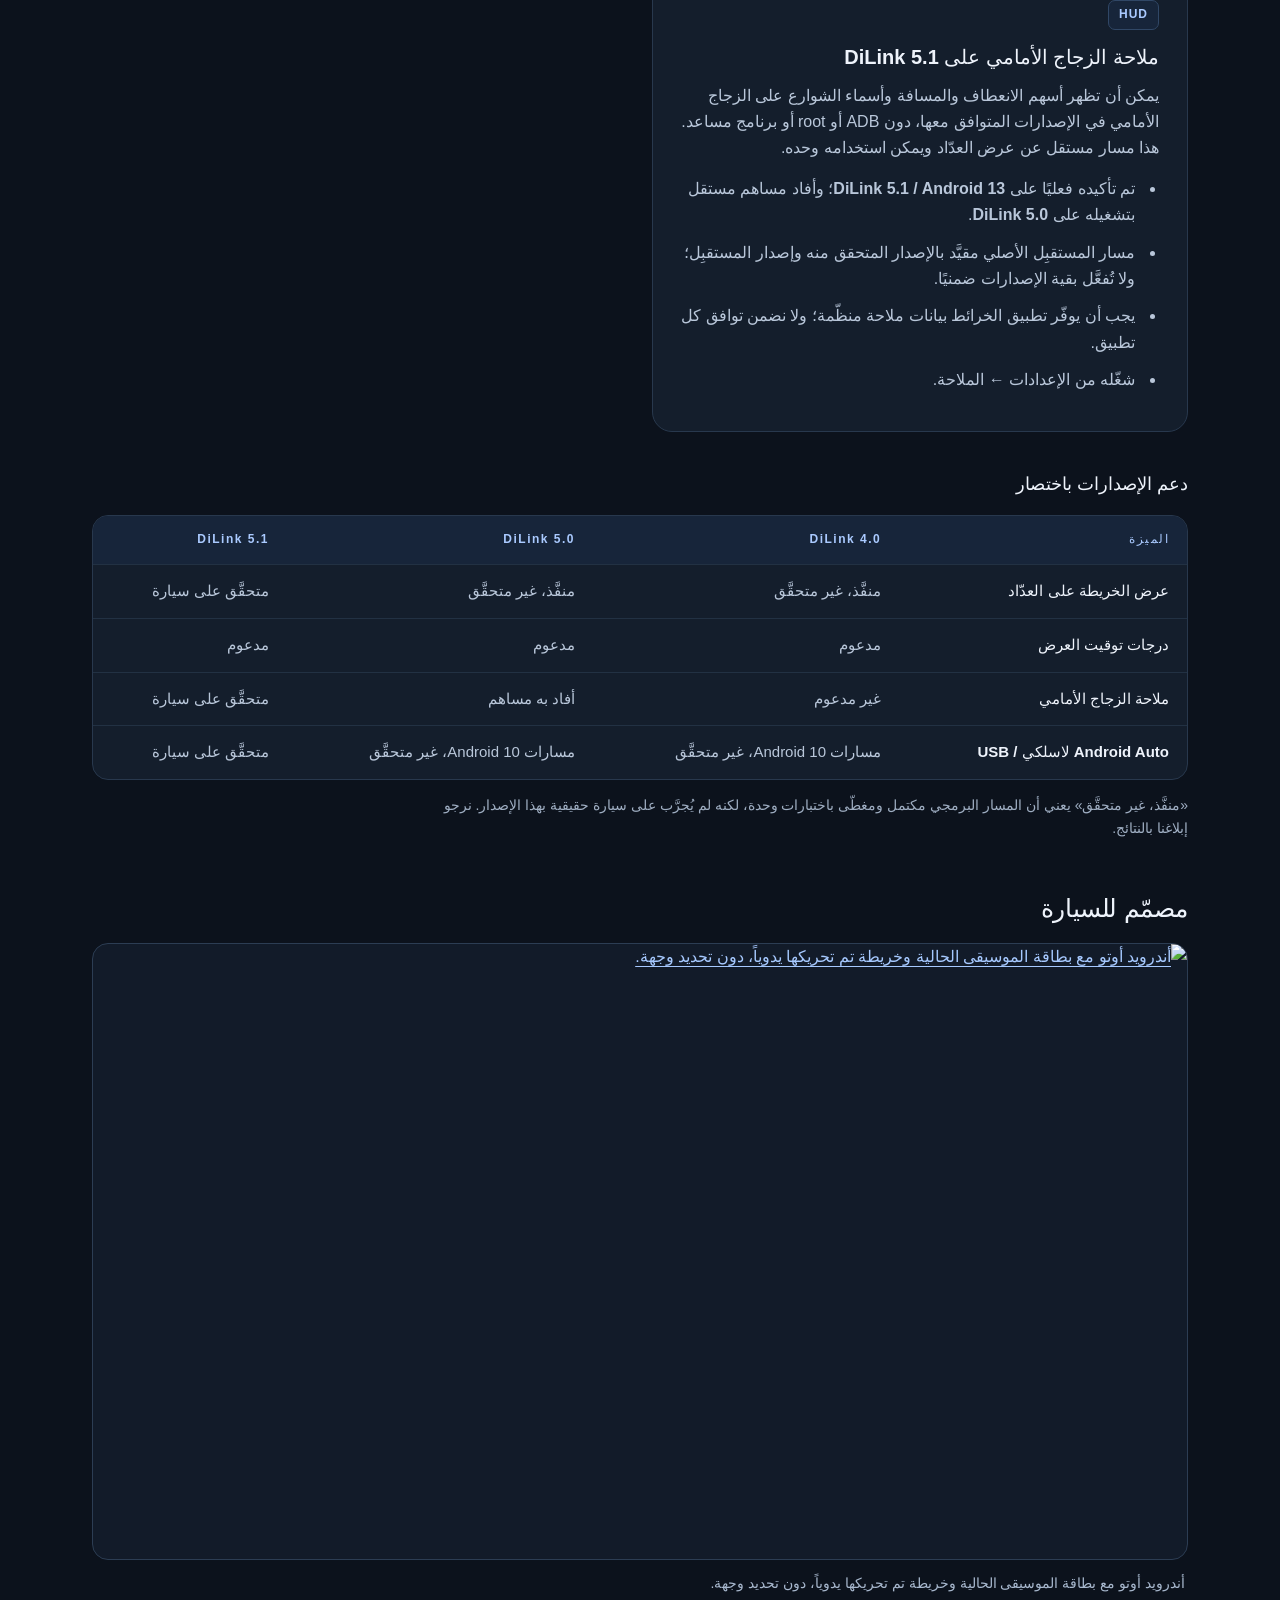
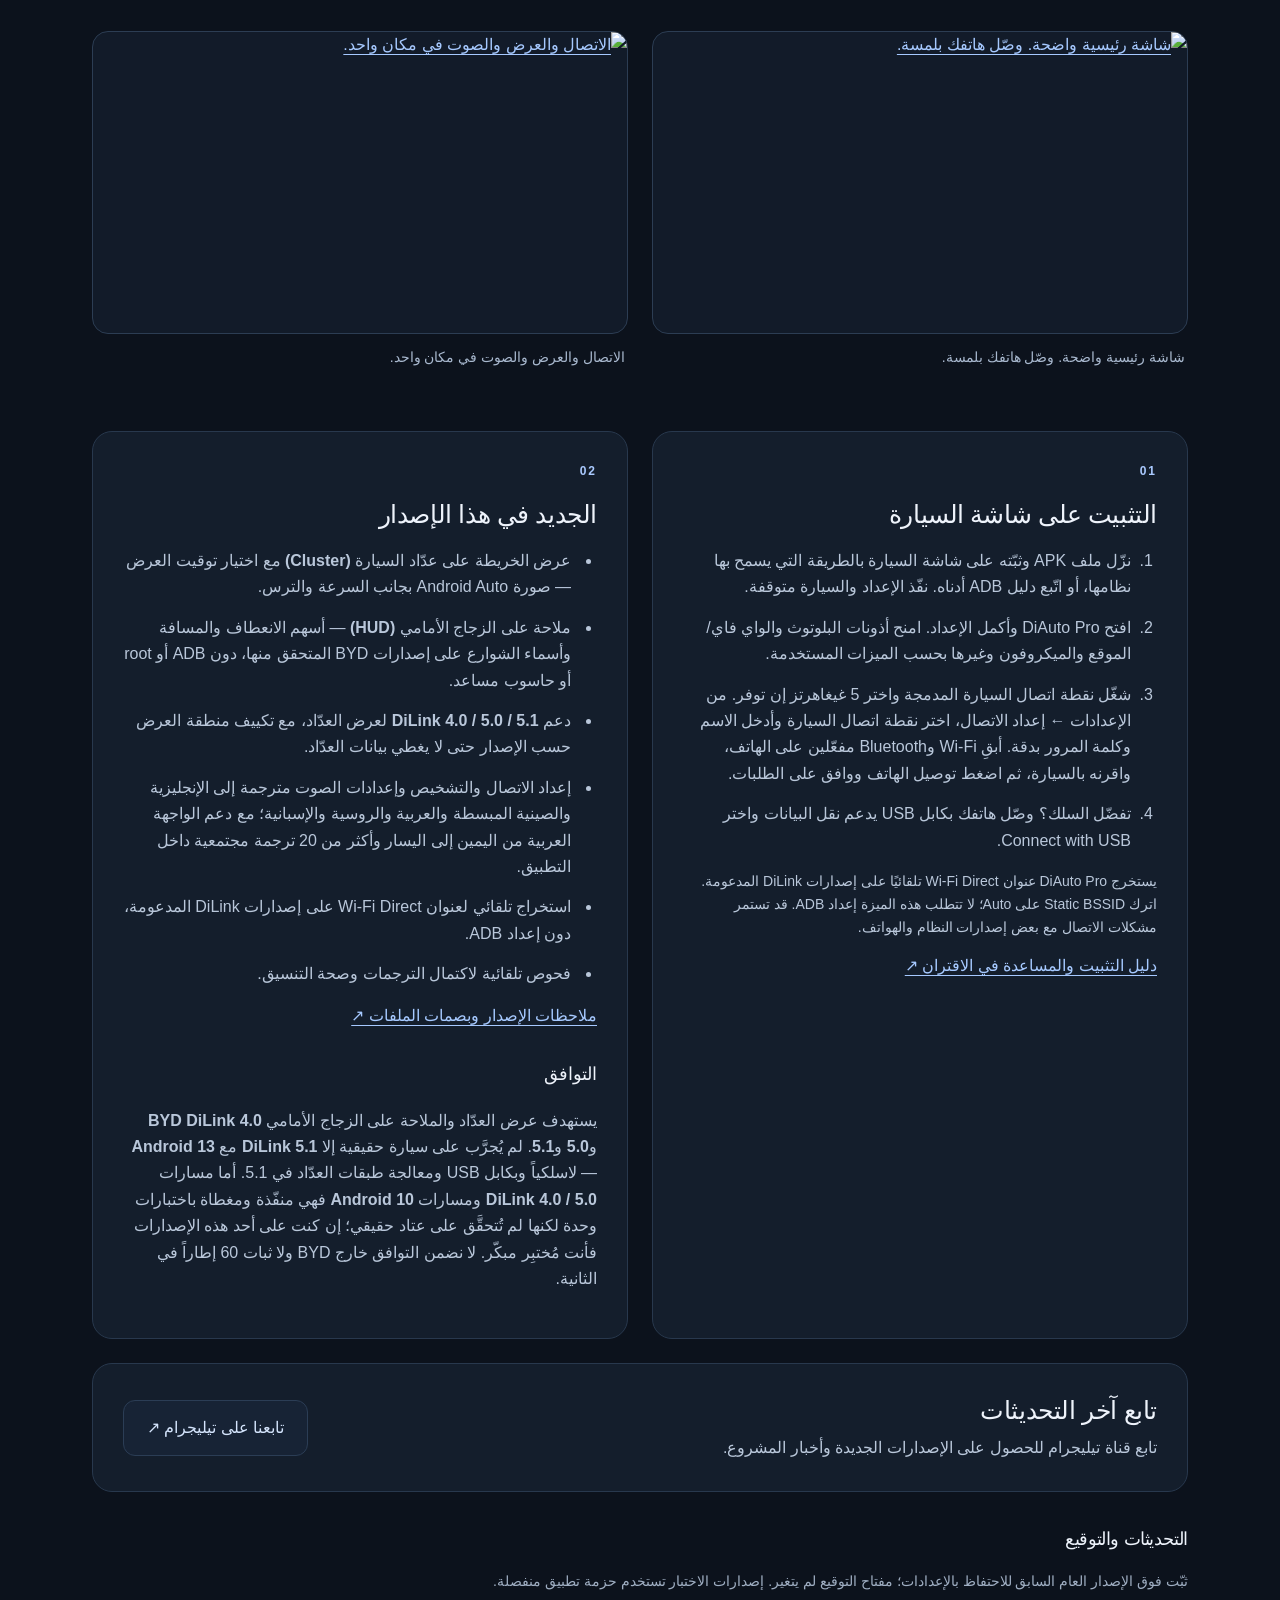
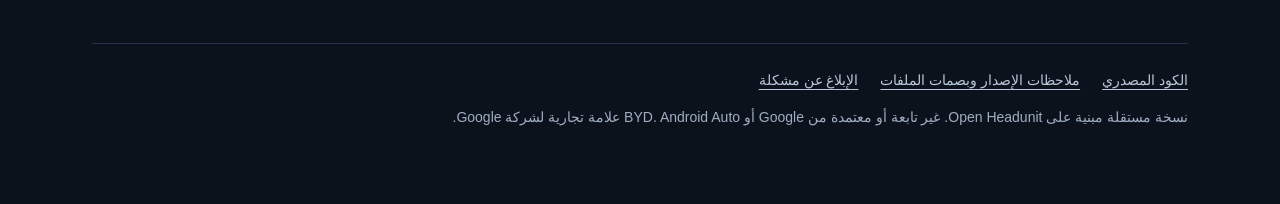
==== commit 03670311: "Separate the feature default from the timing default in the highlights Read side by side, the two ca" ====
--- a/site/ar/index.html
+++ b/site/ar/index.html
@@ -6,7 +6,7 @@
 </head><body><main>
 <header><a class="brand" href="../"><img src="../assets/icon.svg" width="56" height="56" alt=""><span><strong>DiAuto Pro</strong><small>مشروع مجتمعي مستقل</small></span></a><nav class="languages" aria-label="Language"><a href="../" lang="en" hreflang="en" dir="auto">English</a><a href="../ar/" lang="ar" hreflang="ar" dir="auto" aria-current="page">العربية</a><a href="../ru/" lang="ru" hreflang="ru" dir="auto">Русский</a><a href="../es/" lang="es" hreflang="es" dir="auto">Español</a><a href="../zh-Hans/" lang="zh-Hans" hreflang="zh-Hans" dir="auto">简体中文</a></nav></header>
 <section class="hero"><span class="badge">إصدار عام · <bdi>0.3.12</bdi></span><h1>أندرويد أوتو.<br>على شاشة سيارتك BYD.</h1><p class="intro">خرائطك وموسيقاك ومحادثاتك على شاشة السيارة. واعرض الخرائط وإرشادات الملاحة على عدّاد السيارة أو نافذة الزجاج الأمامي (HUD). يوفّر DiAuto Pro أندرويد أوتو لاسلكياً لوحدات BYD DiLink المتوافقة، بواجهة أبسط وتمرير أكثر سلاسة.</p><div class="actions"><a class="button" href="https://github.com/zutaozhong-hash/DiAuto-Pro/releases/download/v0.3.12/DiAuto-Pro-0.3.12.apk">تنزيل APK <span aria-hidden="true">↓</span></a><a class="button secondary" href="#install">طريقة التثبيت</a></div><p class="promise">لا تطبيق إضافي على الهاتف. لا قطعة خارجية أو أجهزة إضافية. لا روت.</p><p class="note">ثبّت DiAuto Pro على شاشة السيارة. يستخدم هاتف أندرويد المتوافق دعم Android Auto المدمج فيه. ما زلت تحتاج إلى هاتف أندرويد؛ هذا التطبيق ليس Apple CarPlay.</p><p class="note support-scope"><strong>يركز هذان المشروعان على سيارات BYD. قد يعملان على علامات أخرى، لكنها غير مدعومة، ولا توجد خطط لإضافة دعم لها أو إصلاح مشكلات التوافق الخاصة بها.</strong></p></section>
-<section class="highlights"><h2>العرض على عدّاد السيارة وعلى الزجاج الأمامي</h2><p class="lead">يوفّر هذا الفرع مسارين مستقلّين للعرض. كلاهما اختياري وتجريبي، ولا يحتاج أيّ منهما إلى ADB أو root أو قطعة خارجية.</p><div class="grid hl-grid"><section class="card hl"><span class="eyebrow hl-eyebrow">العدّاد</span><h3 class="hl-title">عرض الخريطة على عدّاد السيارة</h3><p>ضع صورة Android Auto على شاشة العدّاد بجانب السرعة والترس. يتكيّف العرض مع كل إصدار نظام، فلا يغطّي بيانات العدّاد.</p><ul><li><strong>يدعم عرض الخريطة على عدّاد السيارة في DiLink 4.0 / 5.0 / 5.1</strong>، ويختار طريقة العرض ومنطقته حسب الإصدار تلقائيًا.</li><li>تبقى قراءات العدّاد الأصلية — السرعة والترس وغيرها — ظاهرة ولا يغطّيها العرض.</li><li>معطّل افتراضيًا — شغّله من <strong>الإعدادات ← متقدّم ← «Instrument cluster map mirror»</strong>.</li></ul></section><section class="card hl"><span class="eyebrow hl-eyebrow">التوقيت</span><h3 class="hl-title">اختيار متى يُعرض العدّاد</h3><p>العرض الدائم ليس دائمًا ما تريده. ثلاث درجات متداخلة تتيح للعدّاد أن يعرض شاشة السيارة الأصلية عندما لا تحتاج إلى الخريطة. الوضع الافتراضي «دائمًا»، فلا يتغيّر شيء قبل أن تختار.</p><ul><li><strong>دائمًا</strong> — يعرض كلما كان الاتصال قائمًا (افتراضي).</li><li><strong>القيادة + الملاحة</strong> — يعرض كلما ظهرت خريطة على الشاشة، مع مسار أم لا.</li><li><strong>الملاحة فقط</strong> — يعرض فقط أثناء التوجيه التفصيلي الفعلي.</li><li>القرار مبنيّ على إشارات العدّاد من Android Auto نفسها بدل التخمين من محتوى الشاشة، مع نافذة 30 ثانية حتى لا ينطفئ العرض في الطرق المستقيمة الطويلة.</li></ul></section><section class="card hl"><span class="eyebrow hl-eyebrow">HUD</span><h3 class="hl-title">ملاحة الزجاج الأمامي على DiLink 5.1</h3><p>يمكن أن تظهر أسهم الانعطاف والمسافة وأسماء الشوارع على الزجاج الأمامي في الإصدارات المتوافق معها، دون ADB أو root أو برنامج مساعد. هذا مسار مستقل عن عرض العدّاد ويمكن استخدامه وحده.</p><ul><li>تم تأكيده فعليًا على <strong>DiLink 5.1 / Android 13</strong>؛ وأفاد مساهم مستقل بتشغيله على <strong>DiLink 5.0</strong>.</li><li>مسار المستقبِل الأصلي مقيَّد بالإصدار المتحقق منه وإصدار المستقبِل؛ ولا تُفعَّل بقية الإصدارات ضمنيًا.</li><li>يجب أن يوفّر تطبيق الخرائط بيانات ملاحة منظّمة؛ ولا نضمن توافق كل تطبيق.</li><li>شغّله من <strong>الإعدادات ← الملاحة</strong>.</li></ul></section></div><h3 class="spec-head">دعم الإصدارات باختصار</h3><div class="table-wrap"><table class="spec"><thead><tr><th scope="col">الميزة</th><th scope="col">DiLink 4.0</th><th scope="col">DiLink 5.0</th><th scope="col">DiLink 5.1</th></tr></thead><tbody><tr><td>عرض الخريطة على العدّاد</td><td>منفَّذ، غير متحقَّق</td><td>منفَّذ، غير متحقَّق</td><td>متحقَّق على سيارة</td></tr><tr><td>درجات توقيت العرض</td><td>مدعوم</td><td>مدعوم</td><td>مدعوم</td></tr><tr><td>ملاحة الزجاج الأمامي</td><td>غير مدعوم</td><td>أفاد به مساهم</td><td>متحقَّق على سيارة</td></tr><tr><td>Android Auto لاسلكي / USB</td><td>مسارات Android 10، غير متحقَّق</td><td>مسارات Android 10، غير متحقَّق</td><td>متحقَّق على سيارة</td></tr></tbody></table></div><p class="note">«منفَّذ، غير متحقَّق» يعني أن المسار البرمجي مكتمل ومغطّى باختبارات وحدة، لكنه لم يُجرَّب على سيارة حقيقية بهذا الإصدار. نرجو إبلاغنا بالنتائج.</p></section>
+<section class="highlights"><h2>العرض على عدّاد السيارة وعلى الزجاج الأمامي</h2><p class="lead">يوفّر هذا الفرع مسارين مستقلّين للعرض. كلاهما اختياري وتجريبي، ولا يحتاج أيّ منهما إلى ADB أو root أو قطعة خارجية.</p><div class="grid hl-grid"><section class="card hl"><span class="eyebrow hl-eyebrow">العدّاد</span><h3 class="hl-title">عرض الخريطة على عدّاد السيارة</h3><p>ضع صورة Android Auto على شاشة العدّاد بجانب السرعة والترس. يتكيّف العرض مع كل إصدار نظام، فلا يغطّي بيانات العدّاد.</p><ul><li><strong>يدعم عرض الخريطة على عدّاد السيارة في DiLink 4.0 / 5.0 / 5.1</strong>، ويختار طريقة العرض ومنطقته حسب الإصدار تلقائيًا.</li><li>تبقى قراءات العدّاد الأصلية — السرعة والترس وغيرها — ظاهرة ولا يغطّيها العرض.</li><li><strong>عرض الخريطة على العدّاد معطّل افتراضيًا</strong>، شغّله من <strong>الإعدادات ← متقدّم ← «Instrument cluster map mirror»</strong>. وبعد تشغيله تحدّد «درجات التوقيت» أدناه متى يُعرض.</li></ul></section><section class="card hl"><span class="eyebrow hl-eyebrow">التوقيت</span><h3 class="hl-title">اختيار متى يُعرض العدّاد</h3><p>العرض الدائم ليس دائمًا ما تريده. ثلاث درجات متداخلة تتيح للعدّاد أن يعرض شاشة السيارة الأصلية عندما لا تحتاج إلى الخريطة. <strong>هذه الدرجات تعمل فقط بعد تشغيل عرض العدّاد، والدرجة الافتراضية هي «دائمًا»</strong> — فمع تشغيل العرض يستمر الإظهار ما دام الاتصال قائمًا حتى تغيّره بنفسك.</p><ul><li><strong>دائمًا</strong> — يعرض كلما كان الاتصال قائمًا (الدرجة الافتراضية بعد تشغيل العرض).</li><li><strong>القيادة + الملاحة</strong> — يعرض كلما ظهرت خريطة على الشاشة، مع مسار أم لا.</li><li><strong>الملاحة فقط</strong> — يعرض فقط أثناء التوجيه التفصيلي الفعلي.</li><li>القرار مبنيّ على إشارات العدّاد من Android Auto نفسها بدل التخمين من محتوى الشاشة، مع نافذة 30 ثانية حتى لا ينطفئ العرض في الطرق المستقيمة الطويلة.</li></ul></section><section class="card hl"><span class="eyebrow hl-eyebrow">HUD</span><h3 class="hl-title">ملاحة الزجاج الأمامي على DiLink 5.1</h3><p>يمكن أن تظهر أسهم الانعطاف والمسافة وأسماء الشوارع على الزجاج الأمامي في الإصدارات المتوافق معها، دون ADB أو root أو برنامج مساعد. هذا مسار مستقل عن عرض العدّاد ويمكن استخدامه وحده.</p><ul><li>تم تأكيده فعليًا على <strong>DiLink 5.1 / Android 13</strong>؛ وأفاد مساهم مستقل بتشغيله على <strong>DiLink 5.0</strong>.</li><li>مسار المستقبِل الأصلي مقيَّد بالإصدار المتحقق منه وإصدار المستقبِل؛ ولا تُفعَّل بقية الإصدارات ضمنيًا.</li><li>يجب أن يوفّر تطبيق الخرائط بيانات ملاحة منظّمة؛ ولا نضمن توافق كل تطبيق.</li><li>شغّله من <strong>الإعدادات ← الملاحة</strong>.</li></ul></section></div><h3 class="spec-head">دعم الإصدارات باختصار</h3><div class="table-wrap"><table class="spec"><thead><tr><th scope="col">الميزة</th><th scope="col">DiLink 4.0</th><th scope="col">DiLink 5.0</th><th scope="col">DiLink 5.1</th></tr></thead><tbody><tr><td>عرض الخريطة على العدّاد</td><td>منفَّذ، غير متحقَّق</td><td>منفَّذ، غير متحقَّق</td><td>متحقَّق على سيارة</td></tr><tr><td>درجات توقيت العرض</td><td>مدعوم</td><td>مدعوم</td><td>مدعوم</td></tr><tr><td>ملاحة الزجاج الأمامي</td><td>غير مدعوم</td><td>أفاد به مساهم</td><td>متحقَّق على سيارة</td></tr><tr><td>Android Auto لاسلكي / USB</td><td>مسارات Android 10، غير متحقَّق</td><td>مسارات Android 10، غير متحقَّق</td><td>متحقَّق على سيارة</td></tr></tbody></table></div><p class="note">«منفَّذ، غير متحقَّق» يعني أن المسار البرمجي مكتمل ومغطّى باختبارات وحدة، لكنه لم يُجرَّب على سيارة حقيقية بهذا الإصدار. نرجو إبلاغنا بالنتائج.</p></section>
 <section class="gallery"><h2>مصمّم للسيارة</h2><div class="screens"><figure><a href="../assets/projection-music.png"><img src="../assets/projection-music.png" width="1920" height="1080" loading="lazy" alt="أندرويد أوتو مع بطاقة الموسيقى الحالية وخريطة تم تحريكها يدوياً، دون تحديد وجهة."></a><figcaption>أندرويد أوتو مع بطاقة الموسيقى الحالية وخريطة تم تحريكها يدوياً، دون تحديد وجهة.</figcaption></figure><figure><a href="../assets/home.png"><img src="../assets/home.png" width="1920" height="1080" loading="lazy" alt="شاشة رئيسية واضحة. وصّل هاتفك بلمسة."></a><figcaption>شاشة رئيسية واضحة. وصّل هاتفك بلمسة.</figcaption></figure><figure><a href="../assets/settings.png"><img src="../assets/settings.png" width="1920" height="1080" loading="lazy" alt="الاتصال والعرض والصوت في مكان واحد."></a><figcaption>الاتصال والعرض والصوت في مكان واحد.</figcaption></figure></div></section>
 <div class="grid"><section class="card" id="install"><span class="eyebrow">01</span><h2>التثبيت على شاشة السيارة</h2><ol><li>نزّل ملف APK وثبّته على شاشة السيارة بالطريقة التي يسمح بها نظامها، أو اتّبع دليل ADB أدناه. نفّذ الإعداد والسيارة متوقفة.</li><li>افتح DiAuto Pro وأكمل الإعداد. امنح أذونات البلوتوث والواي فاي/الموقع والميكروفون وغيرها بحسب الميزات المستخدمة.</li><li>شغّل نقطة اتصال السيارة المدمجة واختر 5 غيغاهرتز إن توفر. من الإعدادات ← إعداد الاتصال، اختر نقطة اتصال السيارة وأدخل الاسم وكلمة المرور بدقة. أبقِ Wi-Fi وBluetooth مفعّلين على الهاتف، واقرنه بالسيارة، ثم اضغط توصيل الهاتف ووافق على الطلبات.</li><li>تفضّل السلك؟ وصّل هاتفك بكابل USB يدعم نقل البيانات واختر Connect with USB.</li></ol><p class="note">يستخرج DiAuto Pro عنوان Wi-Fi Direct تلقائيًا على إصدارات DiLink المدعومة. اترك Static BSSID على Auto؛ لا تتطلب هذه الميزة إعداد ADB. قد تستمر مشكلات الاتصال مع بعض إصدارات النظام والهواتف.</p><a href="https://github.com/zutaozhong-hash/DiAuto-Pro/blob/main/docs/INSTALL.md">دليل التثبيت والمساعدة في الاقتران ↗</a></section>
 <section class="card"><span class="eyebrow">02</span><h2>الجديد في هذا الإصدار</h2><ul><li><strong>عرض الخريطة على عدّاد السيارة (Cluster)</strong> مع اختيار توقيت العرض — صورة Android Auto بجانب السرعة والترس.</li><li><strong>ملاحة على الزجاج الأمامي (HUD)</strong> — أسهم الانعطاف والمسافة وأسماء الشوارع على إصدارات BYD المتحقق منها، دون ADB أو root أو حاسوب مساعد.</li><li>دعم <strong>DiLink 4.0 / 5.0 / 5.1</strong> لعرض العدّاد، مع تكييف منطقة العرض حسب الإصدار حتى لا يغطي بيانات العدّاد.</li><li>إعداد الاتصال والتشخيص وإعدادات الصوت مترجمة إلى الإنجليزية والصينية المبسطة والعربية والروسية والإسبانية؛ مع دعم الواجهة العربية من اليمين إلى اليسار وأكثر من 20 ترجمة مجتمعية داخل التطبيق.</li><li>استخراج تلقائي لعنوان Wi-Fi Direct على إصدارات DiLink المدعومة، دون إعداد ADB.</li><li>فحوص تلقائية لاكتمال الترجمات وصحة التنسيق.</li></ul><a href="https://github.com/zutaozhong-hash/DiAuto-Pro/releases/tag/v0.3.12">ملاحظات الإصدار وبصمات الملفات ↗</a><h3>التوافق</h3><p>يستهدف عرض العدّاد والملاحة على الزجاج الأمامي <strong>BYD DiLink 4.0 و5.0 و5.1</strong>. لم يُجرَّب على سيارة حقيقية إلا <strong>DiLink 5.1 مع Android 13</strong> — لاسلكياً وبكابل USB ومعالجة طبقات العدّاد في 5.1. أما <strong>مسارات DiLink 4.0 / 5.0 ومسارات Android 10 فهي منفّذة ومغطاة باختبارات وحدة لكنها لم تُتحقَّق على عتاد حقيقي</strong>؛ إن كنت على أحد هذه الإصدارات فأنت مُختبِر مبكّر. لا نضمن التوافق خارج BYD ولا ثبات 60 إطاراً في الثانية.</p></section></div>
